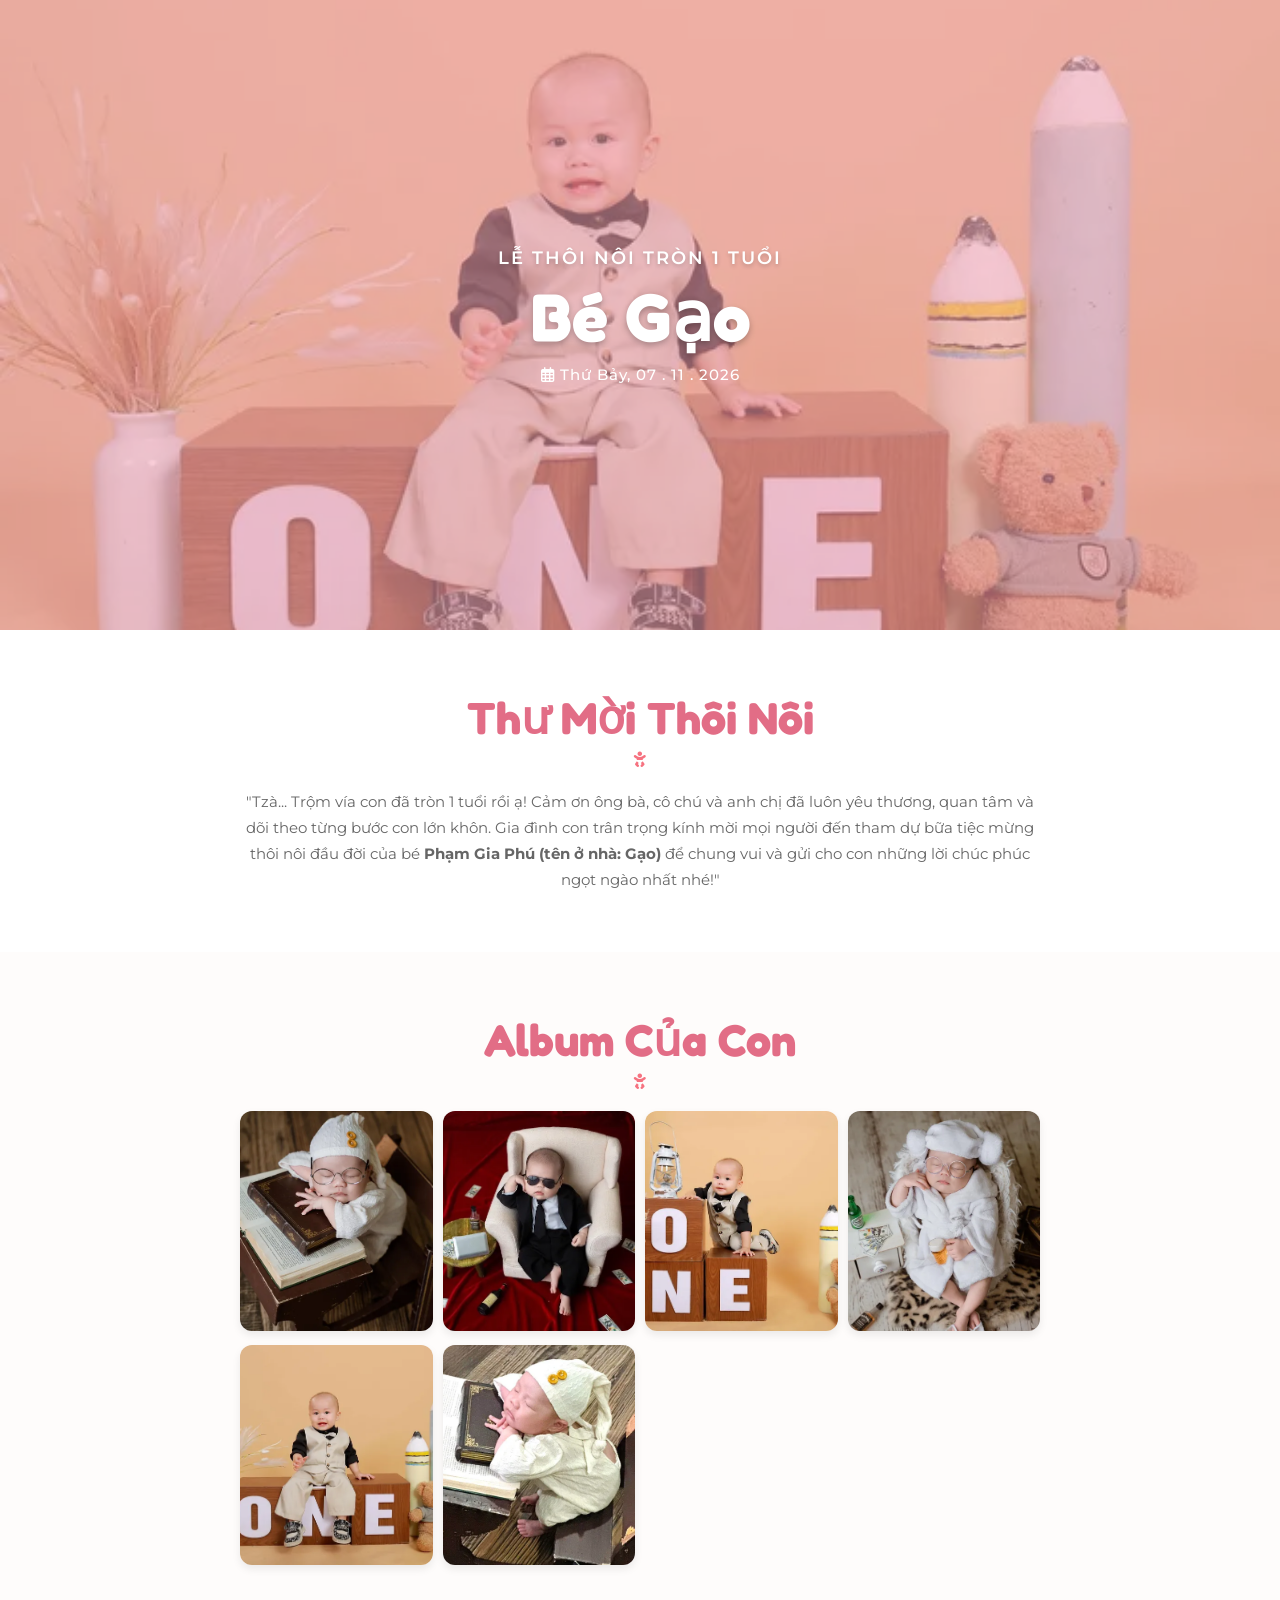
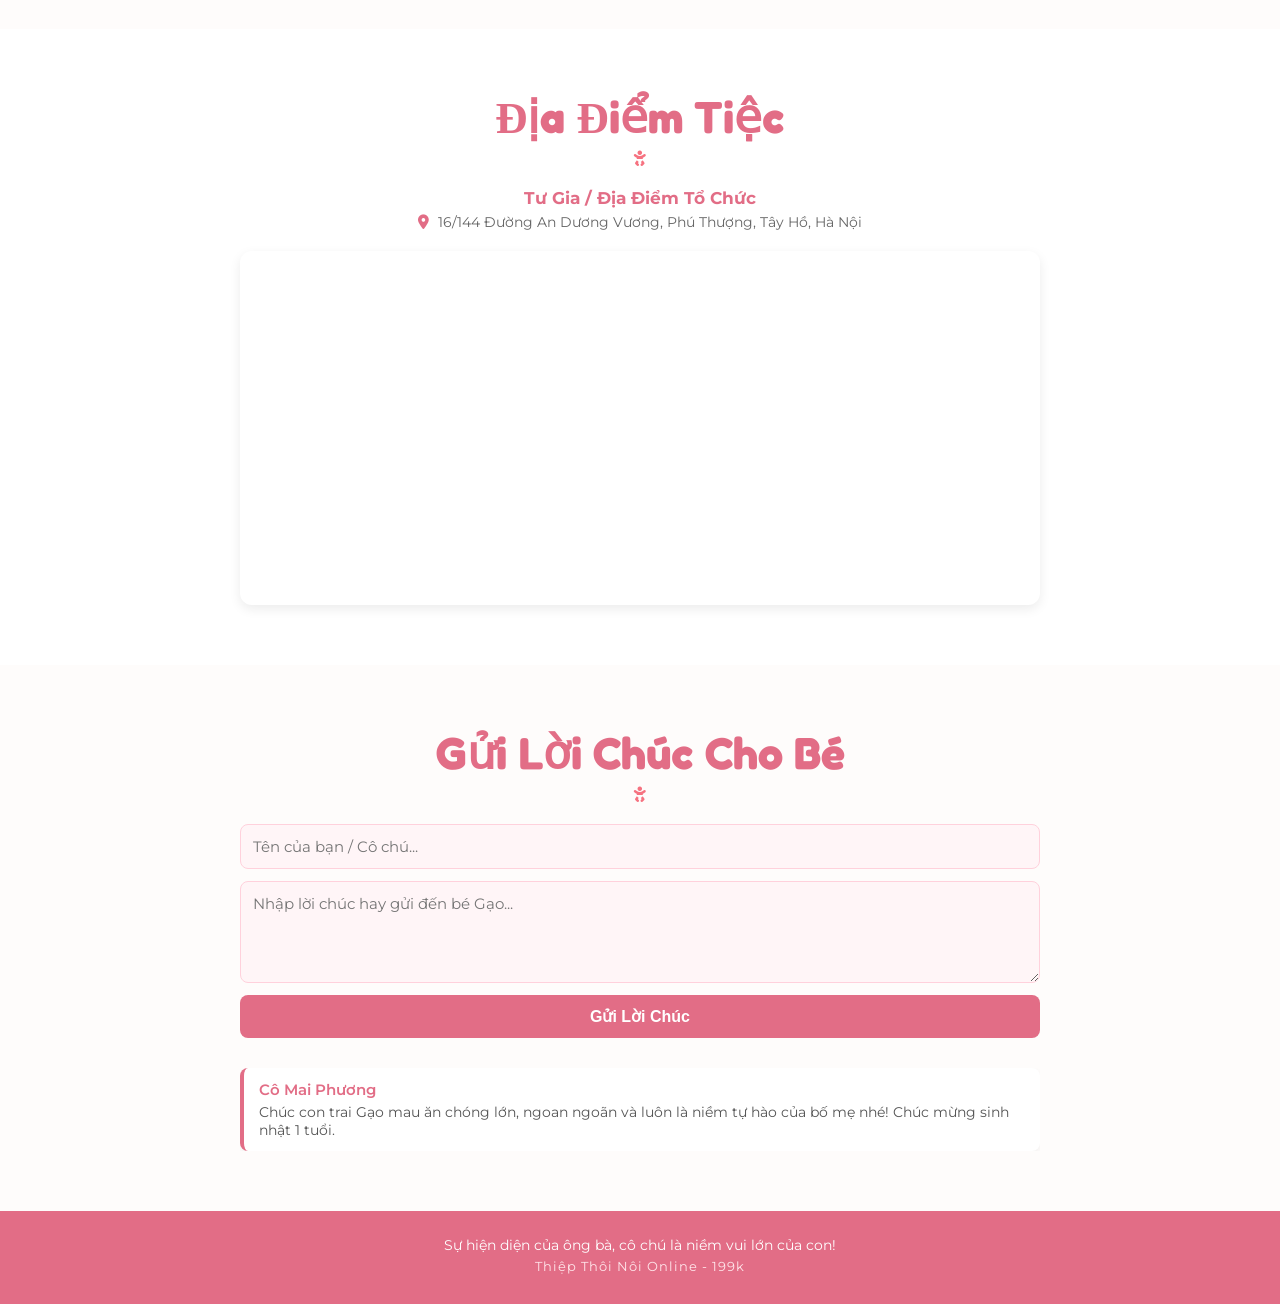
==== demo-01-199k/index.html @ 2dc4dd2a "update dia diem va thoi gian" ====
<!DOCTYPE html>
<html lang="vi">
<head>
    <meta charset="UTF-8">
    <meta name="viewport" content="width=device-width, initial-scale=1.0">
    <title>Thiệp Mừng Thôi Nôi - Bé Gạo</title>
    <!-- Google Fonts -->
    <link href="https://fonts.googleapis.com/css2?family=Fredoka:wght@400;600&family=Montserrat:wght@400;500;600&display=swap" rel="stylesheet">
    <!-- FontAwesome Icons -->
    <link rel="stylesheet" href="https://cdnjs.cloudflare.com/ajax/libs/font-awesome/6.4.0/css/all.min.css">
    <!-- Link CSS -->
    <link rel="stylesheet" href="styles.css">
</head>
<body>

    <div class="main-content">
        
        <!-- Header / Banner chính -->
        <header class="header-section">
            <div class="header-overlay"></div>
            <div class="header-text">
                <h2>Lễ Thôi Nôi Tròn 1 Tuổi</h2>
                <h1>Bé Gạo</h1>
                <p class="date-tag"><i class="fa-regular fa-calendar-days"></i> Thứ Bảy, 07 . 11 . 2026</p>
            </div>
        </header>

        <!-- Lời nói đầu / Giới thiệu -->
        <section class="section intro-section">
            <div class="container">
                <h2 class="section-title">Thư Mời Thôi Nôi</h2>
                <div class="divider"><i class="fa-solid fa-baby"></i></div>
                <p class="intro-text">
                    "Tzà... Trộm vía con đã tròn 1 tuổi rồi ạ! Cảm ơn ông bà, cô chú và anh chị đã luôn yêu thương, quan tâm và dõi theo từng bước con lớn khôn. Gia đình con trân trọng kính mời mọi người đến tham dự bữa tiệc mừng thôi nôi đầu đời của bé <strong>Phạm Gia Phú (tên ở nhà: Gạo)</strong> để chung vui và gửi cho con những lời chúc phúc ngọt ngào nhất nhé!"
                </p>
            </div>
        </section>

        <!-- Album Ảnh (Khoảnh khắc đáng yêu của bé) -->
        <section class="section album-section">
            <div class="container">
                <h2 class="section-title">Album Của Con</h2>
                <div class="divider"><i class="fa-solid fa-baby"></i></div>
                <div class="album-grid">
                    <div class="album-item"><img src="assets/img/1.webp" alt="Bé cười tươi"></div>
                    <div class="album-item"><img src="assets/img/2.webp" alt="Khoảnh khắc ngộ nghĩnh"></div>
                    <div class="album-item"><img src="assets/img/3.webp" alt="Bé chơi đùa"></div>
                    <div class="album-item"><img src="assets/img/4.webp" alt="Bé 1 tuổi"></div>
                    <div class="album-item"><img src="assets/img/5.webp" alt="Bé chơi đùa"></div>
                    <div class="album-item"><img src="assets/img/6.webp" alt="Bé 1 tuổi"></div>
                </div>
            </div>
        </section>

        <!-- Bản đồ / Địa điểm tổ chức -->
        <section class="section map-section">
            <div class="container">
                <h2 class="section-title">Địa Điểm Tiệc</h2>
                <div class="divider"><i class="fa-solid fa-baby"></i></div>
                <p class="location-name"><strong>Tư Gia / Địa Điểm Tổ Chức</strong></p>
                <p class="location-address"><i class="fa-solid fa-location-dot"></i> 16/144 Đường An Dương Vương, Phú Thượng, Tây Hồ, Hà Nội</p>
                
                <div class="map-responsive">
                    <iframe src="https://www.google.com/maps/place/Nh%C3%A0+H%C3%A0ng+B%E1%BA%BFn+B%E1%BA%A1c/@21.0916256,105.7956741,21z/data=!4m14!1m7!3m6!1s0x3135aaba4176413d:0xdc7346286e241f2f!2zTmjDoCBIw6BuZyBC4bq_biBC4bqhYw!8m2!3d21.0916312!4d105.7959061!16s%2Fg%2F1th7vv3g!3m5!1s0x3135aaba4176413d:0xdc7346286e241f2f!8m2!3d21.0916312!4d105.7959061!16s%2Fg%2F1th7vv3g?entry=ttu&g_ep=EgoyMDI2MTAyMC4wIKXMDSoASAFQAw%3D%3D" width="100%" height="350" style="border:0;" allowfullscreen="" loading="lazy"></iframe>
                </div>
            </div>
        </section>

        <!-- Gửi lời chúc (Sổ lưu bút) -->
        <section class="section wishes-section">
            <div class="container">
                <h2 class="section-title">Gửi Lời Chúc Cho Bé</h2>
                <div class="divider"><i class="fa-solid fa-baby"></i></div>
                
                <form id="wishes-form" class="wishes-form">
                    <input type="text" id="sender-name" placeholder="Tên của bạn / Cô chú..." required>
                    <textarea id="sender-message" rows="4" placeholder="Nhập lời chúc hay gửi đến bé Gạo..." required></textarea>
                    <button type="submit" class="btn-submit">Gửi Lời Chúc</button>
                </form>

                <div id="wishes-list" class="wishes-list">
                    <div class="wish-card">
                        <h4>Cô Mai Phương</h4>
                        <p>Chúc con trai Gạo mau ăn chóng lớn, ngoan ngoãn và luôn là niềm tự hào của bố mẹ nhé! Chúc mừng sinh nhật 1 tuổi.</p>
                    </div>
                </div>
            </div>
        </section>

        <!-- Footer -->
        <footer>
            <p>Sự hiện diện của ông bà, cô chú là niềm vui lớn của con!</p>
            <p class="footer-brand">Thiệp Thôi Nôi Online - 199k</p>
        </footer>

    </div>

    <!-- Link JS -->
    <script src="script.js"></script>
</body>
</html>
---- demo-01-199k/styles.css ----
/* Thiết lập chung & Responsive tối ưu */
* {
    margin: 0;
    padding: 0;
    box-sizing: border-box;
}

body {
    font-family: 'Montserrat', sans-serif;
    background-color: #fefcfb;
    color: #444;
    overflow-x: hidden;
}

.main-content {
    width: 100%;
}

/* Header Banner */
.header-section {
    position: relative;
    height: 60vh;
    background: url('assets/img/5.webp') no-repeat center center/cover;
    display: flex;
    justify-content: center;
    align-items: center;
    text-align: center;
    color: #fff;
    padding: 0 15px;
}

.header-overlay {
    position: absolute;
    top: 0;
    left: 0;
    width: 100%;
    height: 100%;
    background: rgba(247, 168, 184, 0.55); /* Tông màu hồng pastel đáng yêu */
}

.header-text {
    position: relative;
    z-index: 1;
}

.header-text h2 {
    font-size: 1.1rem;
    text-transform: uppercase;
    letter-spacing: 2px;
    font-weight: 600;
    color: #fff;
    text-shadow: 0 2px 4px rgba(0,0,0,0.2);
}

.header-text h1 {
    font-family: 'Fredoka', cursive;
    font-size: 3rem;
    color: #fff;
    margin: 8px 0;
    text-shadow: 0 3px 6px rgba(0,0,0,0.25);
}

.date-tag {
    font-size: 0.95rem;
    letter-spacing: 1px;
    color: #fff;
    font-weight: 500;
}

/* Các Section chung */
.section {
    padding: 45px 15px;
    text-align: center;
}

.container {
    max-width: 800px;
    margin: 0 auto;
    width: 100%;
}

.section-title {
    font-family: 'Fredoka', cursive;
    font-size: 2.2rem;
    color: #e26d86;
    margin-bottom: 5px;
}

.divider {
    color: #f67280;
    margin-bottom: 20px;
    font-size: 1rem;
}

/* Lời nói đầu */
.intro-section {
    background-color: #fff;
}

.intro-text {
    font-size: 0.95rem;
    line-height: 1.7;
    color: #666;
}

/* Album ảnh */
.album-grid {
    display: grid;
    grid-template-columns: repeat(2, 1fr); /* Tối ưu 2 cột trên điện thoại */
    gap: 10px;
}

.album-item img {
    width: 100%;
    height: 150px;
    object-fit: cover;
    border-radius: 12px;
    box-shadow: 0 4px 8px rgba(0,0,0,0.08);
}

/* Bản đồ */
.map-section {
    background-color: #fff;
}

.location-name {
    font-size: 1.05rem;
    color: #e26d86;
    margin-bottom: 5px;
    font-weight: 600;
}

.location-address {
    font-size: 0.9rem;
    color: #666;
    margin-bottom: 20px;
}

.location-address i {
    color: #e26d86;
    margin-right: 5px;
}

.map-responsive {
    border-radius: 12px;
    overflow: hidden;
    box-shadow: 0 4px 12px rgba(0,0,0,0.08);
}

.map-responsive iframe {
    height: 280px;
}

/* Sổ lưu bút / Lời chúc */
.wishes-form {
    display: flex;
    flex-direction: column;
    gap: 12px;
    margin-bottom: 30px;
    text-align: left;
}

.wishes-form input, 
.wishes-form textarea {
    width: 100%;
    padding: 12px;
    border: 1px solid #ffd1dc;
    border-radius: 8px;
    font-family: 'Montserrat', sans-serif;
    font-size: 0.95rem;
    background-color: #fff5f7;
}

.wishes-form input:focus, 
.wishes-form textarea:focus {
    outline: none;
    border-color: #e26d86;
}

.btn-submit {
    background-color: #e26d86;
    color: #fff;
    border: none;
    padding: 12px;
    font-size: 1rem;
    border-radius: 8px;
    cursor: pointer;
    font-weight: 600;
    transition: background 0.3s;
}

.btn-submit:hover {
    background-color: #c5576f;
}

.wishes-list {
    display: flex;
    flex-direction: column;
    gap: 12px;
    text-align: left;
    max-height: 350px;
    overflow-y: auto;
}

.wish-card {
    background: #fff;
    padding: 12px 15px;
    border-radius: 8px;
    box-shadow: 0 2px 5px rgba(0,0,0,0.05);
    border-left: 4px solid #e26d86;
}

.wish-card h4 {
    color: #e26d86;
    font-size: 0.95rem;
    margin-bottom: 4px;
    font-weight: 600;
}

.wish-card p {
    font-size: 0.9rem;
    color: #555;
}

/* Footer */
footer {
    background-color: #e26d86;
    color: #fff;
    text-align: center;
    padding: 25px 15px;
}

footer p {
    font-size: 0.9rem;
    margin-bottom: 5px;
}

.footer-brand {
    color: #ffe6eb;
    font-size: 0.8rem;
    letter-spacing: 1px;
}

/* Responsive cho Màn hình lớn (PC / Laptop) */
@media (min-width: 768px) {
    .header-section {
        height: 70vh;
    }
    .header-text h1 {
        font-size: 4.2rem;
    }
    .section {
        padding: 60px 20px;
    }
    .section-title {
        font-size: 2.8rem;
    }
    .album-grid {
        grid-template-columns: repeat(4, 1fr); /* 4 cột trên PC */
    }
    .album-item img {
        height: 220px;
    }
    .map-responsive iframe {
        height: 350px;
    }
}
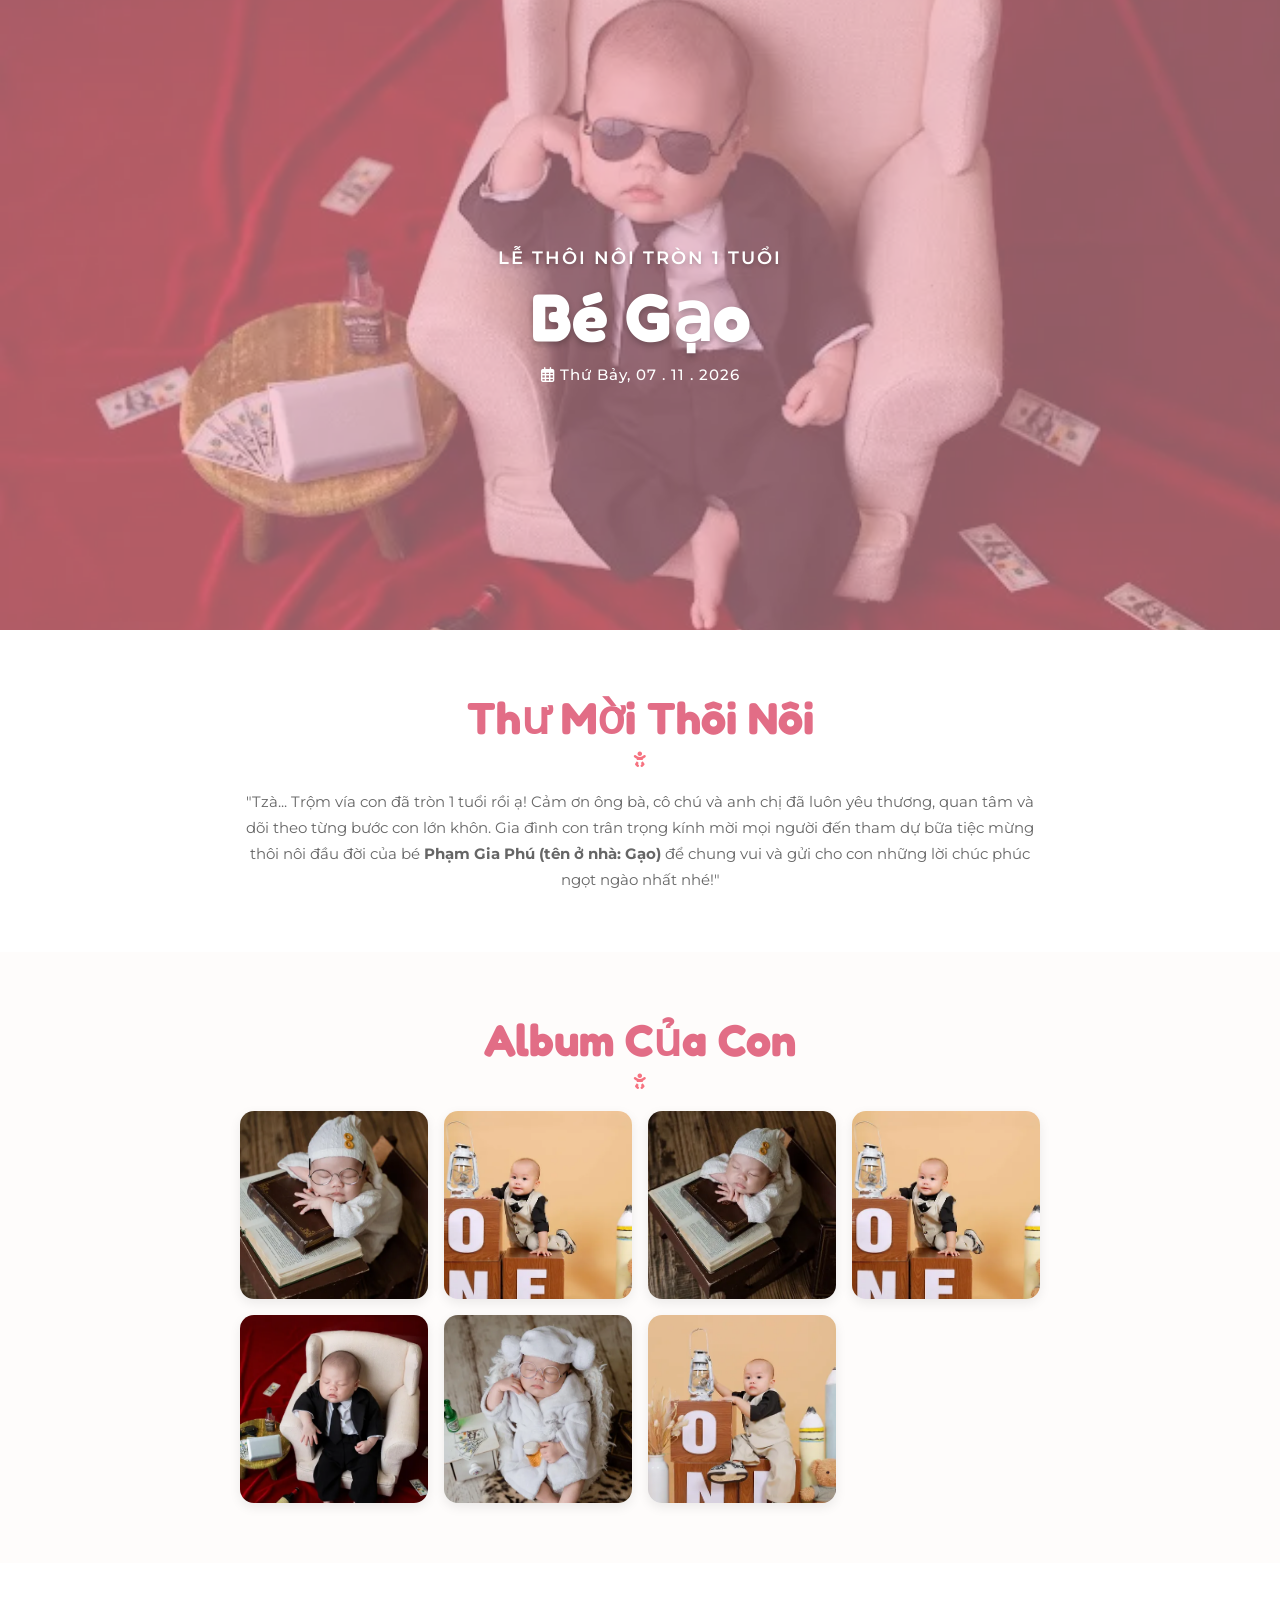
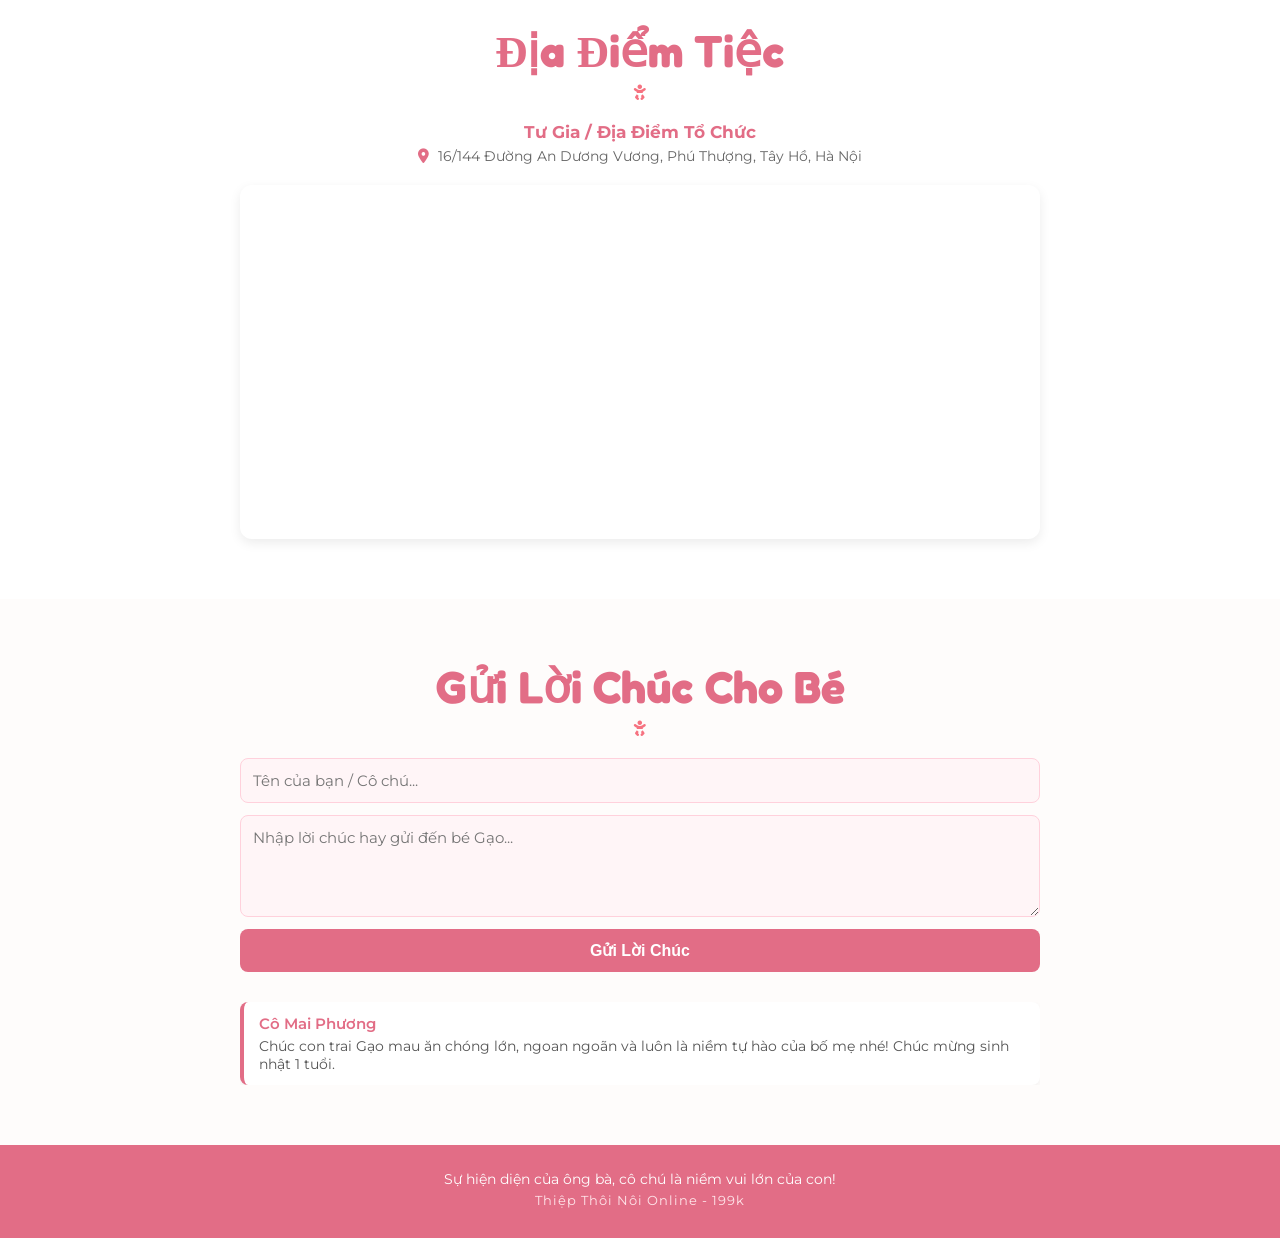
==== commit e69d523c: "update dia diem va thoi gian" ====
--- a/demo-01-199k/index.html
+++ b/demo-01-199k/index.html
@@ -1,20 +1,24 @@
 <!DOCTYPE html>
 <html lang="vi">
+
 <head>
     <meta charset="UTF-8">
     <meta name="viewport" content="width=device-width, initial-scale=1.0">
     <title>Thiệp Mừng Thôi Nôi - Bé Gạo</title>
     <!-- Google Fonts -->
-    <link href="https://fonts.googleapis.com/css2?family=Fredoka:wght@400;600&family=Montserrat:wght@400;500;600&display=swap" rel="stylesheet">
+    <link
+        href="https://fonts.googleapis.com/css2?family=Fredoka:wght@400;600&family=Montserrat:wght@400;500;600&display=swap"
+        rel="stylesheet">
     <!-- FontAwesome Icons -->
     <link rel="stylesheet" href="https://cdnjs.cloudflare.com/ajax/libs/font-awesome/6.4.0/css/all.min.css">
     <!-- Link CSS -->
     <link rel="stylesheet" href="styles.css">
 </head>
+
 <body>
 
     <div class="main-content">
-        
+
         <!-- Header / Banner chính -->
         <header class="header-section">
             <div class="header-overlay"></div>
@@ -31,11 +35,15 @@
                 <h2 class="section-title">Thư Mời Thôi Nôi</h2>
                 <div class="divider"><i class="fa-solid fa-baby"></i></div>
                 <p class="intro-text">
-                    "Tzà... Trộm vía con đã tròn 1 tuổi rồi ạ! Cảm ơn ông bà, cô chú và anh chị đã luôn yêu thương, quan tâm và dõi theo từng bước con lớn khôn. Gia đình con trân trọng kính mời mọi người đến tham dự bữa tiệc mừng thôi nôi đầu đời của bé <strong>Phạm Gia Phú (tên ở nhà: Gạo)</strong> để chung vui và gửi cho con những lời chúc phúc ngọt ngào nhất nhé!"
+                    "Tzà... Trộm vía con đã tròn 1 tuổi rồi ạ! Cảm ơn ông bà, cô chú và anh chị đã luôn yêu thương, quan
+                    tâm và dõi theo từng bước con lớn khôn. Gia đình con trân trọng kính mời mọi người đến tham dự bữa
+                    tiệc mừng thôi nôi đầu đời của bé <strong>Phạm Gia Phú (tên ở nhà: Gạo)</strong> để chung vui và gửi
+                    cho con những lời chúc phúc ngọt ngào nhất nhé!"
                 </p>
             </div>
         </section>
 
+        <!-- Album Ảnh (Khoảnh khắc đáng yêu của bé) -->
         <!-- Album Ảnh (Khoảnh khắc đáng yêu của bé) -->
         <section class="section album-section">
             <div class="container">
@@ -43,45 +51,55 @@
                 <div class="divider"><i class="fa-solid fa-baby"></i></div>
                 <div class="album-grid">
                     <div class="album-item"><img src="assets/img/1.webp" alt="Bé cười tươi"></div>
-                    <div class="album-item"><img src="assets/img/2.webp" alt="Khoảnh khắc ngộ nghĩnh"></div>
-                    <div class="album-item"><img src="assets/img/3.webp" alt="Bé chơi đùa"></div>
+                    <div class="album-item"><img src="assets/img/3.webp" alt="Khoảnh khắc ngộ nghĩnh"></div>
+                    <div class="album-item"><img src="assets/img/7.webp" alt="Bé chơi đùa"></div>
+                    <div class="album-item"><img src="assets/img/3.webp" alt="Bé 1 tuổi"></div>
+                    <div class="album-item"><img src="assets/img/8.webp" alt="Bé chơi đùa"></div>
                     <div class="album-item"><img src="assets/img/4.webp" alt="Bé 1 tuổi"></div>
-                    <div class="album-item"><img src="assets/img/5.webp" alt="Bé chơi đùa"></div>
-                    <div class="album-item"><img src="assets/img/6.webp" alt="Bé 1 tuổi"></div>
+                    <div class="album-item"><img src="assets/img/9.webp" alt="Bé 1 tuổi"></div>
                 </div>
             </div>
         </section>
 
+        <!-- Modal Phóng To Ảnh (Lightbox) -->
+        <div id="lightbox" class="lightbox-modal">
+            <span class="lightbox-close">&times;</span>
+            <img class="lightbox-content" id="lightbox-img" src="" alt="Zoom Image">
+        </div>
+
         <!-- Bản đồ / Địa điểm tổ chức -->
-        <section class="section map-section">
-            <div class="container">
-                <h2 class="section-title">Địa Điểm Tiệc</h2>
-                <div class="divider"><i class="fa-solid fa-baby"></i></div>
-                <p class="location-name"><strong>Tư Gia / Địa Điểm Tổ Chức</strong></p>
-                <p class="location-address"><i class="fa-solid fa-location-dot"></i> 16/144 Đường An Dương Vương, Phú Thượng, Tây Hồ, Hà Nội</p>
-                
-                <div class="map-responsive">
-                    <iframe src="https://www.google.com/maps/place/Nh%C3%A0+H%C3%A0ng+B%E1%BA%BFn+B%E1%BA%A1c/@21.0916256,105.7956741,21z/data=!4m14!1m7!3m6!1s0x3135aaba4176413d:0xdc7346286e241f2f!2zTmjDoCBIw6BuZyBC4bq_biBC4bqhYw!8m2!3d21.0916312!4d105.7959061!16s%2Fg%2F1th7vv3g!3m5!1s0x3135aaba4176413d:0xdc7346286e241f2f!8m2!3d21.0916312!4d105.7959061!16s%2Fg%2F1th7vv3g?entry=ttu&g_ep=EgoyMDI2MTAyMC4wIKXMDSoASAFQAw%3D%3D" width="100%" height="350" style="border:0;" allowfullscreen="" loading="lazy"></iframe>
-                </div>
-            </div>
-        </section>
+        
+<section class="section map-section">
+    <div class="container">
+        <h2 class="section-title">Địa Điểm Tiệc</h2>
+        <div class="divider"><i class="fa-solid fa-baby"></i></div>
+        <p class="location-name"><strong>Tư Gia / Địa Điểm Tổ Chức</strong></p>
+        <p class="location-address"><i class="fa-solid fa-location-dot"></i> 16/144 Đường An Dương Vương, Phú Thượng, Tây Hồ, Hà Nội</p>
+        
+        <div class="map-responsive">
+          <iframe src="https://www.google.com/maps/embed?pb=!1m14!1m8!1m3!1d465.31556511438043!2d105.7957939!3d21.0916447!3m2!1i1024!2i768!4f13.1!3m3!1m2!1s0x3135aaba4176413d%3A0xdc7346286e241f2f!2zTmjDoCBIw6BuZyBC4bq_biBC4bqhYw!5e0!3m2!1svi!2s!4v1793108422593!5m2!1svi!2s" width="600" height="450" style="border:0;" allowfullscreen="" loading="lazy" referrerpolicy="strict-origin-when-cross-origin"></iframe>
+        </div>
+    </div>
+</section>
 
         <!-- Gửi lời chúc (Sổ lưu bút) -->
         <section class="section wishes-section">
             <div class="container">
                 <h2 class="section-title">Gửi Lời Chúc Cho Bé</h2>
                 <div class="divider"><i class="fa-solid fa-baby"></i></div>
-                
+
                 <form id="wishes-form" class="wishes-form">
                     <input type="text" id="sender-name" placeholder="Tên của bạn / Cô chú..." required>
-                    <textarea id="sender-message" rows="4" placeholder="Nhập lời chúc hay gửi đến bé Gạo..." required></textarea>
+                    <textarea id="sender-message" rows="4" placeholder="Nhập lời chúc hay gửi đến bé Gạo..."
+                        required></textarea>
                     <button type="submit" class="btn-submit">Gửi Lời Chúc</button>
                 </form>
 
                 <div id="wishes-list" class="wishes-list">
                     <div class="wish-card">
                         <h4>Cô Mai Phương</h4>
-                        <p>Chúc con trai Gạo mau ăn chóng lớn, ngoan ngoãn và luôn là niềm tự hào của bố mẹ nhé! Chúc mừng sinh nhật 1 tuổi.</p>
+                        <p>Chúc con trai Gạo mau ăn chóng lớn, ngoan ngoãn và luôn là niềm tự hào của bố mẹ nhé! Chúc
+                            mừng sinh nhật 1 tuổi.</p>
                     </div>
                 </div>
             </div>
@@ -98,4 +116,5 @@
     <!-- Link JS -->
     <script src="script.js"></script>
 </body>
+
 </html>
--- a/demo-01-199k/styles.css
+++ b/demo-01-199k/styles.css
@@ -20,7 +20,7 @@
 .header-section {
     position: relative;
     height: 60vh;
-    background: url('assets/img/5.webp') no-repeat center center/cover;
+    background: url('assets/img/2.webp') no-repeat center center/cover;
     display: flex;
     justify-content: center;
     align-items: center;
@@ -104,18 +104,107 @@
 }
 
 /* Album ảnh */
+/* --- ALBUM ẢNH BỐ CỤC MỚI & ZOOM --- */
 .album-grid {
     display: grid;
-    grid-template-columns: repeat(2, 1fr); /* Tối ưu 2 cột trên điện thoại */
-    gap: 10px;
+    grid-template-columns: repeat(2, 1fr);
+    gap: 12px;
+}
+
+@media (min-width: 768px) {
+    .album-grid {
+        grid-template-columns: repeat(3, 1fr);
+        gap: 16px;
+    }
+}
+
+.album-item {
+    position: relative;
+    overflow: hidden;
+    border-radius: 14px;
+    box-shadow: 0 4px 12px rgba(0, 0, 0, 0.08);
+    cursor: pointer;
+    background: #fff;
+    aspect-ratio: 1/1; /* Giúp các ô vuông vắn, đều đặn */
+}
+
+/* Tạo hiệu ứng nhấn nhá cho ảnh đầu tiên hoặc ảnh thứ 4 to hơn chút nếu thích (Tùy chọn) */
+.album-item:nth-child(3n) {
+    grid-column: span 2;
+    aspect-ratio: 2/1;
+}
+
+@media (min-width: 768px) {
+    .album-item:nth-child(3n) {
+        grid-column: span 1;
+        aspect-ratio: 1/1;
+    }
 }
 
 .album-item img {
     width: 100%;
-    height: 150px;
+    height: 100%;
     object-fit: cover;
-    border-radius: 12px;
-    box-shadow: 0 4px 8px rgba(0,0,0,0.08);
+    transition: transform 0.4s ease;
+}
+
+.album-item:hover img {
+    transform: scale(1.05); /* Hiệu ứng phóng to nhẹ khi di chuột vào */
+}
+
+/* --- LIGHTBOX (Khung phóng to ảnh) --- */
+.lightbox-modal {
+    display: none;
+    position: fixed;
+    z-index: 9999;
+    top: 0;
+    left: 0;
+    width: 100%;
+    height: 100%;
+    background-color: rgba(0, 0, 0, 0.85);
+    justify-content: center;
+    align-items: center;
+    padding: 20px;
+}
+
+.lightbox-modal.active {
+    display: flex;
+}
+
+.lightbox-content {
+    max-width: 90%;
+    max-height: 90vh;
+    border-radius: 8px;
+    object-fit: contain;
+    box-shadow: 0 5px 25px rgba(0,0,0,0.5);
+    animation: zoomIn 0.3s ease;
+}
+
+.lightbox-close {
+    position: absolute;
+    top: 20px;
+    right: 25px;
+    color: #fff;
+    font-size: 35px;
+    font-weight: bold;
+    cursor: pointer;
+    background: rgba(0,0,0,0.4);
+    width: 45px;
+    height: 45px;
+    border-radius: 50%;
+    display: flex;
+    align-items: center;
+    justify-content: center;
+    transition: background 0.2s;
+}
+
+.lightbox-close:hover {
+    background: rgba(255,255,255,0.2);
+}
+
+@keyframes zoomIn {
+    from { transform: scale(0.8); opacity: 0; }
+    to { transform: scale(1); opacity: 1; }
 }
 
 /* Bản đồ */
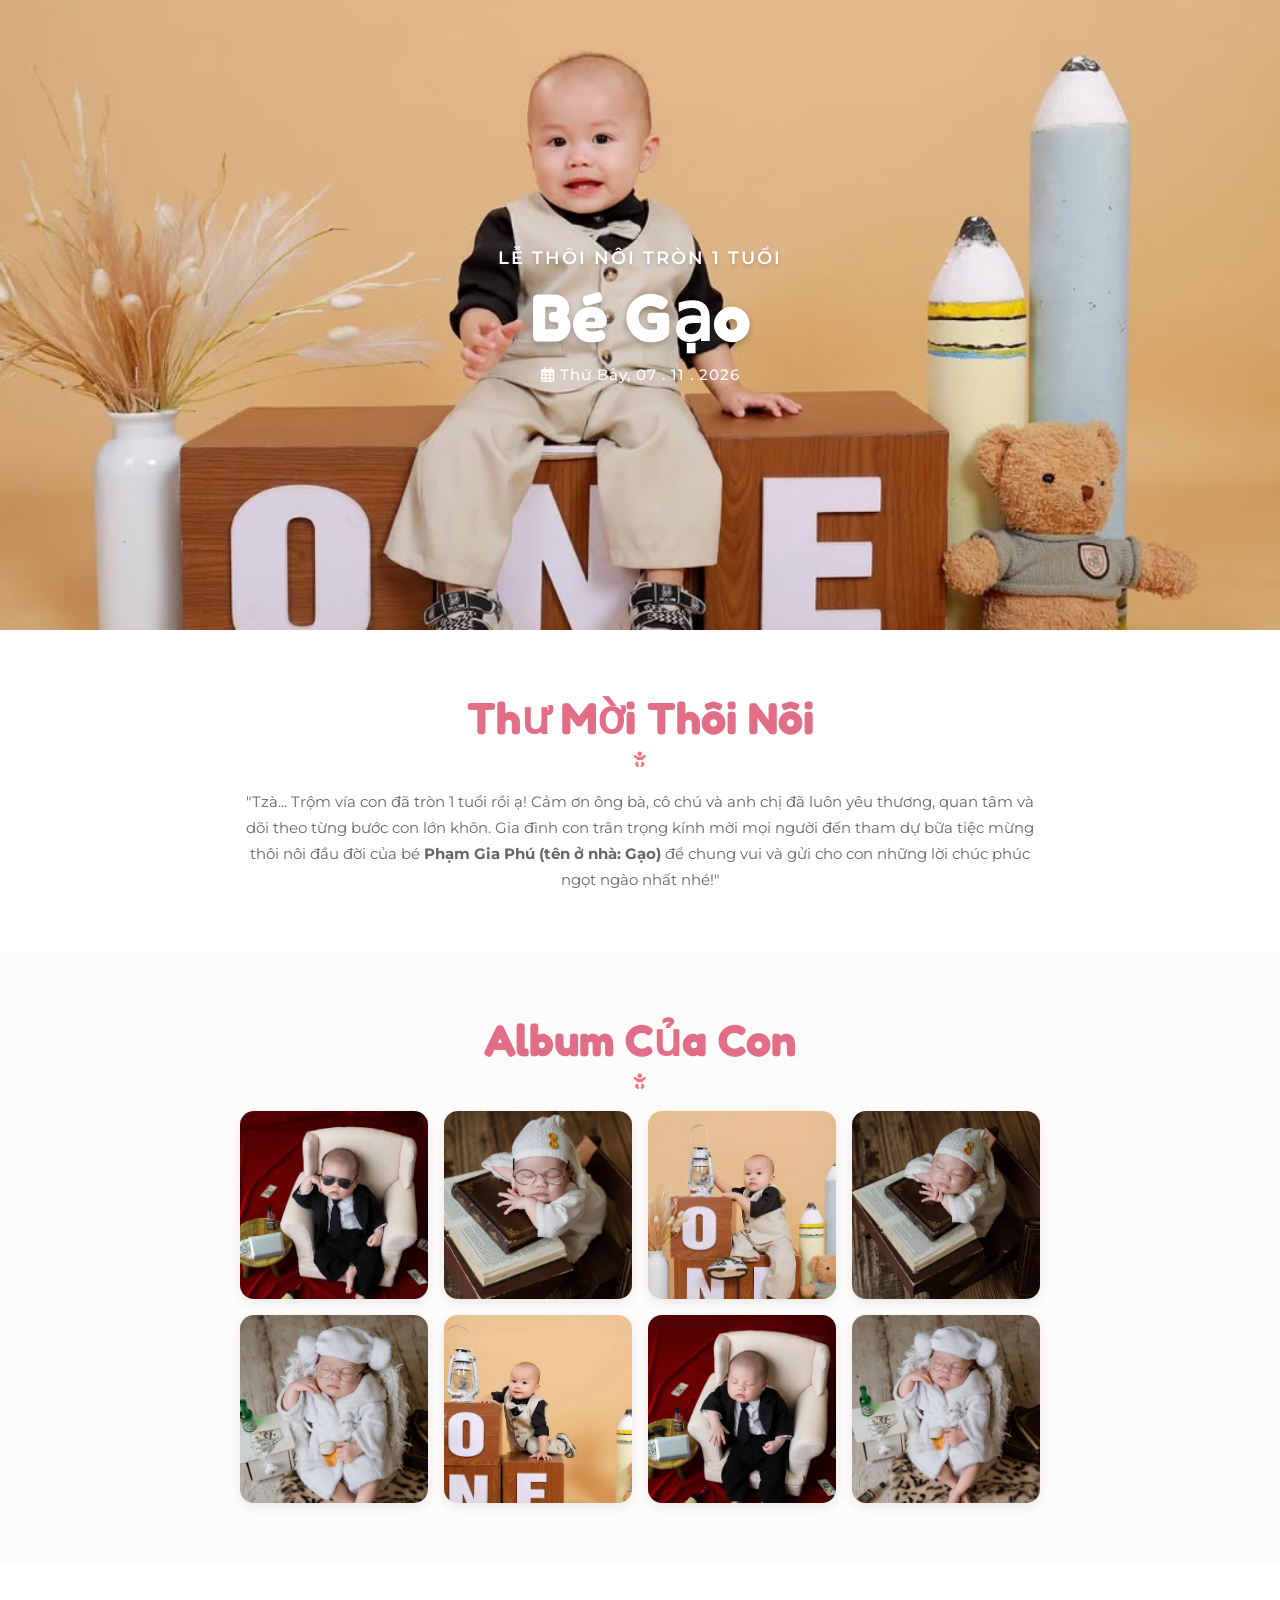
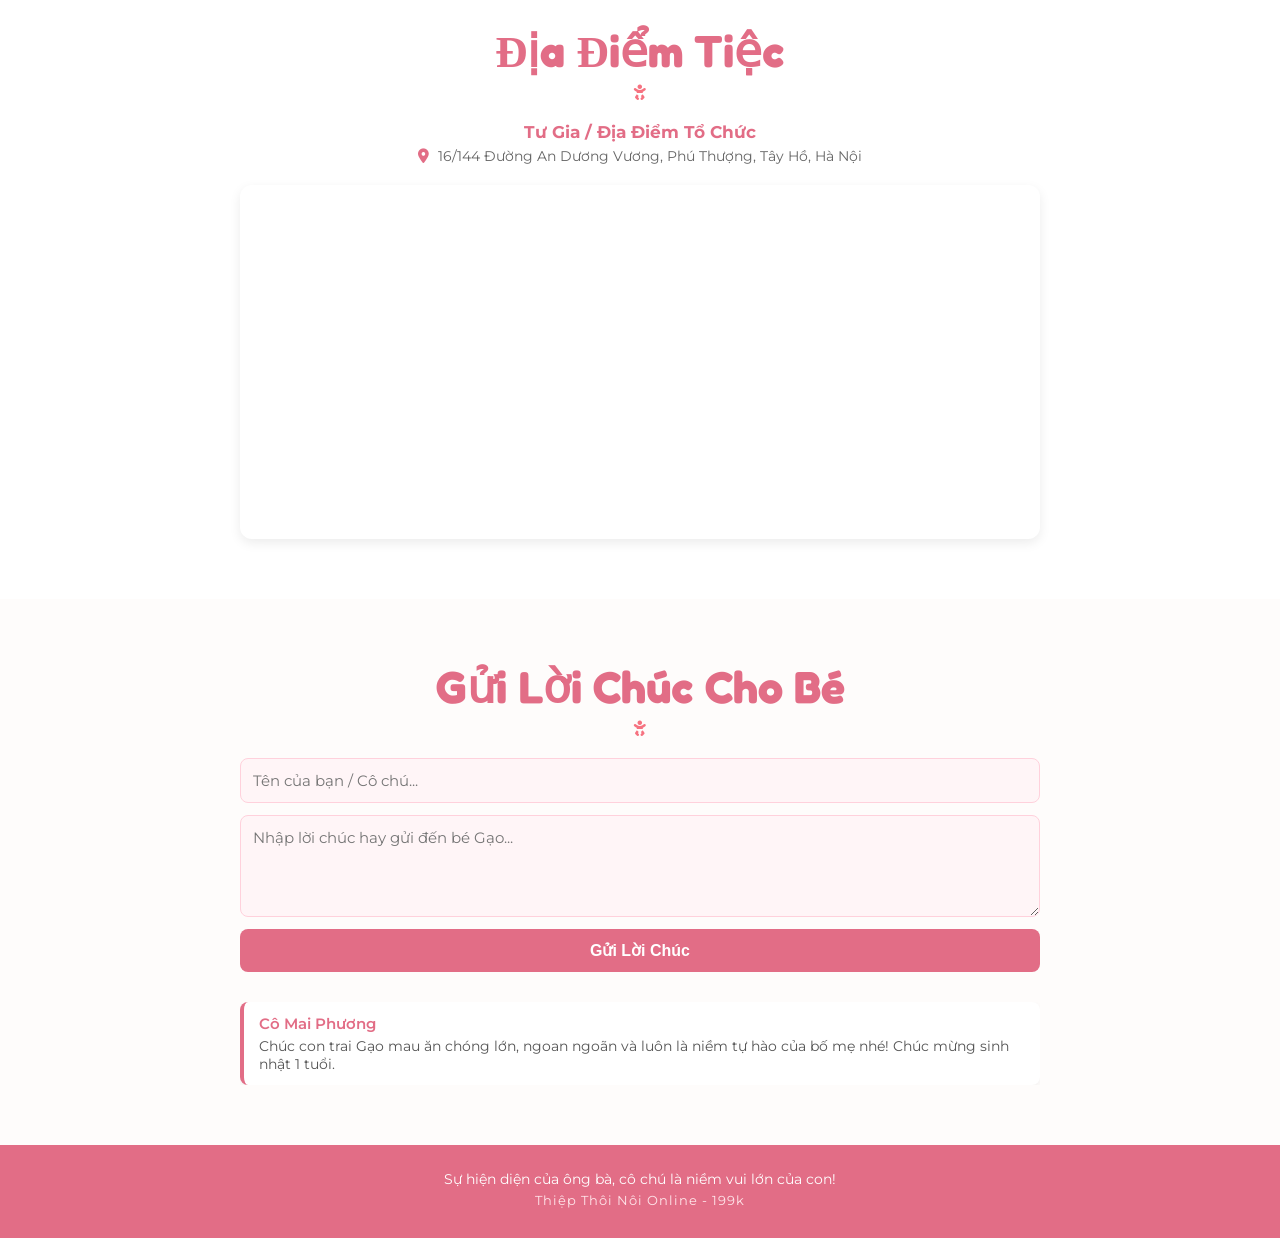
==== commit dbd4c14d: "update dia diem va thoi gian" ====
--- a/demo-01-199k/index.html
+++ b/demo-01-199k/index.html
@@ -50,13 +50,14 @@
                 <h2 class="section-title">Album Của Con</h2>
                 <div class="divider"><i class="fa-solid fa-baby"></i></div>
                 <div class="album-grid">
-                    <div class="album-item"><img src="assets/img/1.webp" alt="Bé cười tươi"></div>
-                    <div class="album-item"><img src="assets/img/3.webp" alt="Khoảnh khắc ngộ nghĩnh"></div>
-                    <div class="album-item"><img src="assets/img/7.webp" alt="Bé chơi đùa"></div>
-                    <div class="album-item"><img src="assets/img/3.webp" alt="Bé 1 tuổi"></div>
-                    <div class="album-item"><img src="assets/img/8.webp" alt="Bé chơi đùa"></div>
-                    <div class="album-item"><img src="assets/img/4.webp" alt="Bé 1 tuổi"></div>
-                    <div class="album-item"><img src="assets/img/9.webp" alt="Bé 1 tuổi"></div>
+                    <div class="album-item"><img src="assets/img/a1.webp" alt="Bé cười tươi"></div>
+                    <div class="album-item"><img src="assets/img/a2.webp" alt="Khoảnh khắc ngộ nghĩnh"></div>
+                    <div class="album-item"><img src="assets/img/a3.webp" alt="Bé chơi đùa"></div>
+                    <div class="album-item"><img src="assets/img/a4.webp" alt="Bé 1 tuổi"></div>
+                    <div class="album-item"><img src="assets/img/a5.webp" alt="Bé chơi đùa"></div>
+                    <div class="album-item"><img src="assets/img/a6.webp" alt="Bé 1 tuổi"></div>
+                    <div class="album-item"><img src="assets/img/a7.webp" alt="Bé 1 tuổi"></div>
+                    <div class="album-item"><img src="assets/img/a8.webp" alt="Bé 1 tuổi"></div>
                 </div>
             </div>
         </section>
--- a/demo-01-199k/styles.css
+++ b/demo-01-199k/styles.css
@@ -20,12 +20,12 @@
 .header-section {
     position: relative;
     height: 60vh;
-    background: url('assets/img/2.webp') no-repeat center center/cover;
+    background: url('assets/img/10.jpg') no-repeat center center/cover;
     display: flex;
     justify-content: center;
     align-items: center;
     text-align: center;
-    color: #fff;
+    color: #fc8d8d;
     padding: 0 15px;
 }
 
@@ -35,7 +35,7 @@
     left: 0;
     width: 100%;
     height: 100%;
-    background: rgba(247, 168, 184, 0.55); /* Tông màu hồng pastel đáng yêu */
+   
 }
 
 .header-text {
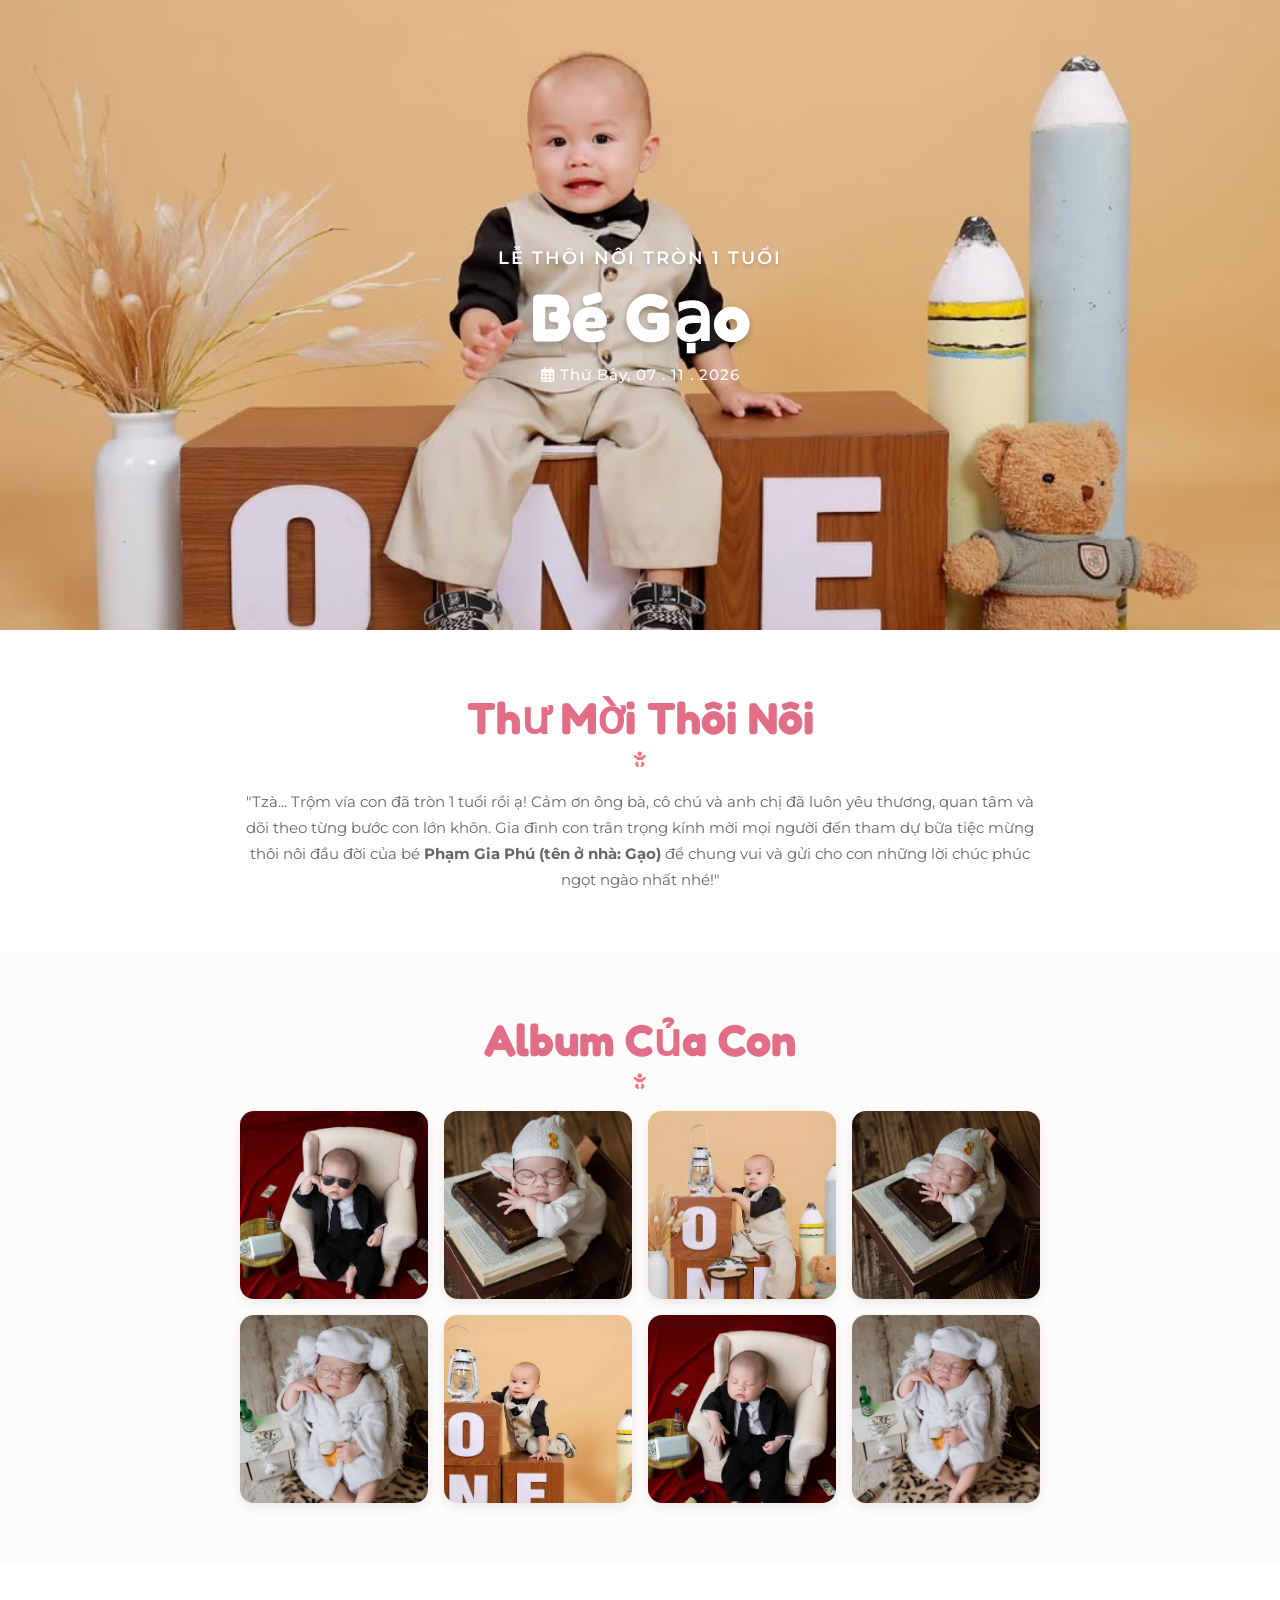
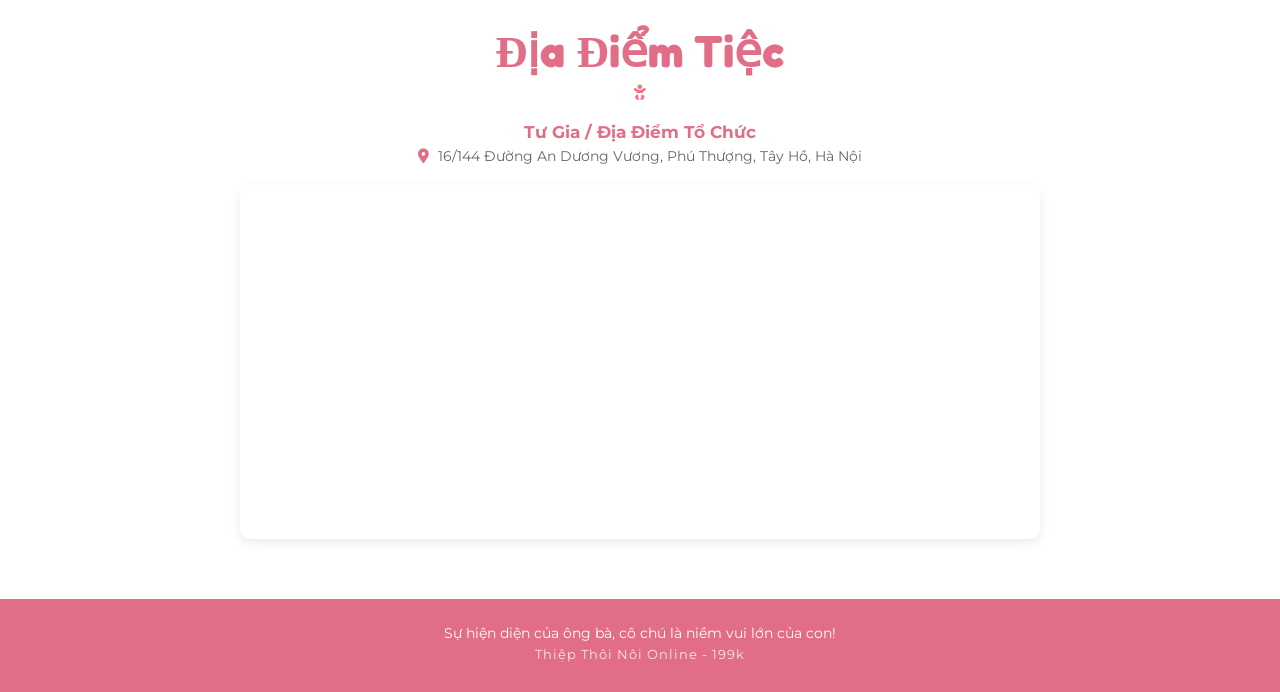
==== commit 4edbd82c: "update dia diem va thoi gian" ====
--- a/demo-01-199k/index.html
+++ b/demo-01-199k/index.html
@@ -83,7 +83,7 @@
     </div>
 </section>
 
-        <!-- Gửi lời chúc (Sổ lưu bút) -->
+        <!-- Gửi lời chúc (Sổ lưu bút)
         <section class="section wishes-section">
             <div class="container">
                 <h2 class="section-title">Gửi Lời Chúc Cho Bé</h2>
@@ -104,7 +104,7 @@
                     </div>
                 </div>
             </div>
-        </section>
+        </section> -->
 
         <!-- Footer -->
         <footer>
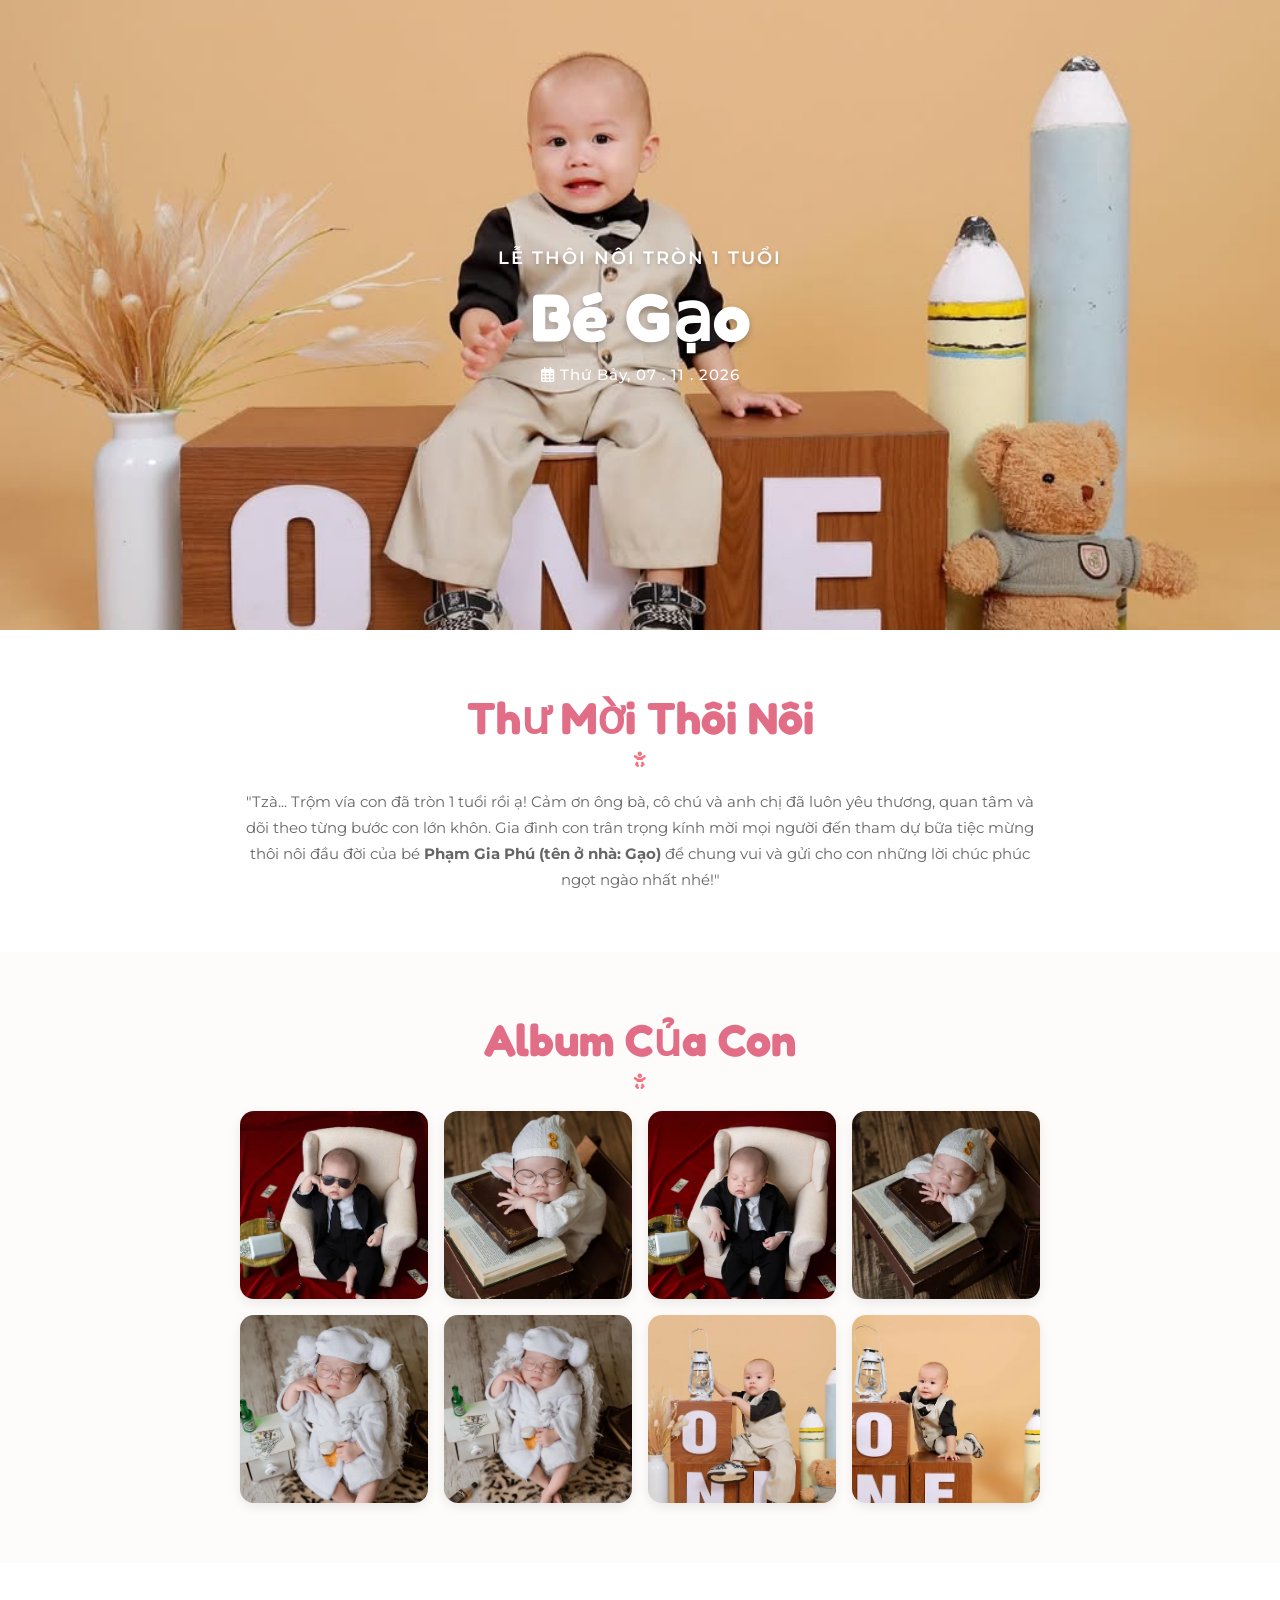
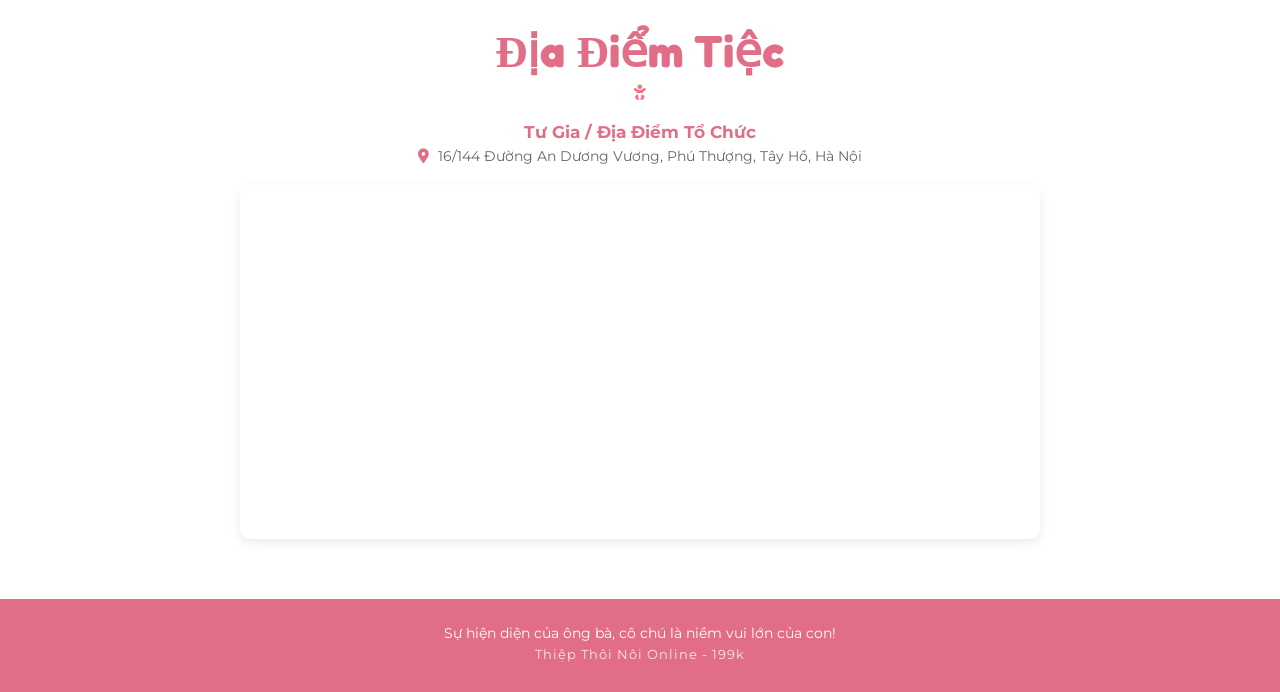
==== commit d935c7b8: "update dia diem va thoi gian" ====
--- a/demo-01-199k/index.html
+++ b/demo-01-199k/index.html
@@ -52,12 +52,12 @@
                 <div class="album-grid">
                     <div class="album-item"><img src="assets/img/a1.webp" alt="Bé cười tươi"></div>
                     <div class="album-item"><img src="assets/img/a2.webp" alt="Khoảnh khắc ngộ nghĩnh"></div>
-                    <div class="album-item"><img src="assets/img/a3.webp" alt="Bé chơi đùa"></div>
+                    <div class="album-item"><img src="assets/img/a7.webp" alt="Bé chơi đùa"></div>
                     <div class="album-item"><img src="assets/img/a4.webp" alt="Bé 1 tuổi"></div>
                     <div class="album-item"><img src="assets/img/a5.webp" alt="Bé chơi đùa"></div>
+                    <div class="album-item"><img src="assets/img/a8.webp" alt="Bé 1 tuổi"></div>
+                    <div class="album-item"><img src="assets/img/a3.webp" alt="Bé 1 tuổi"></div>
                     <div class="album-item"><img src="assets/img/a6.webp" alt="Bé 1 tuổi"></div>
-                    <div class="album-item"><img src="assets/img/a7.webp" alt="Bé 1 tuổi"></div>
-                    <div class="album-item"><img src="assets/img/a8.webp" alt="Bé 1 tuổi"></div>
                 </div>
             </div>
         </section>
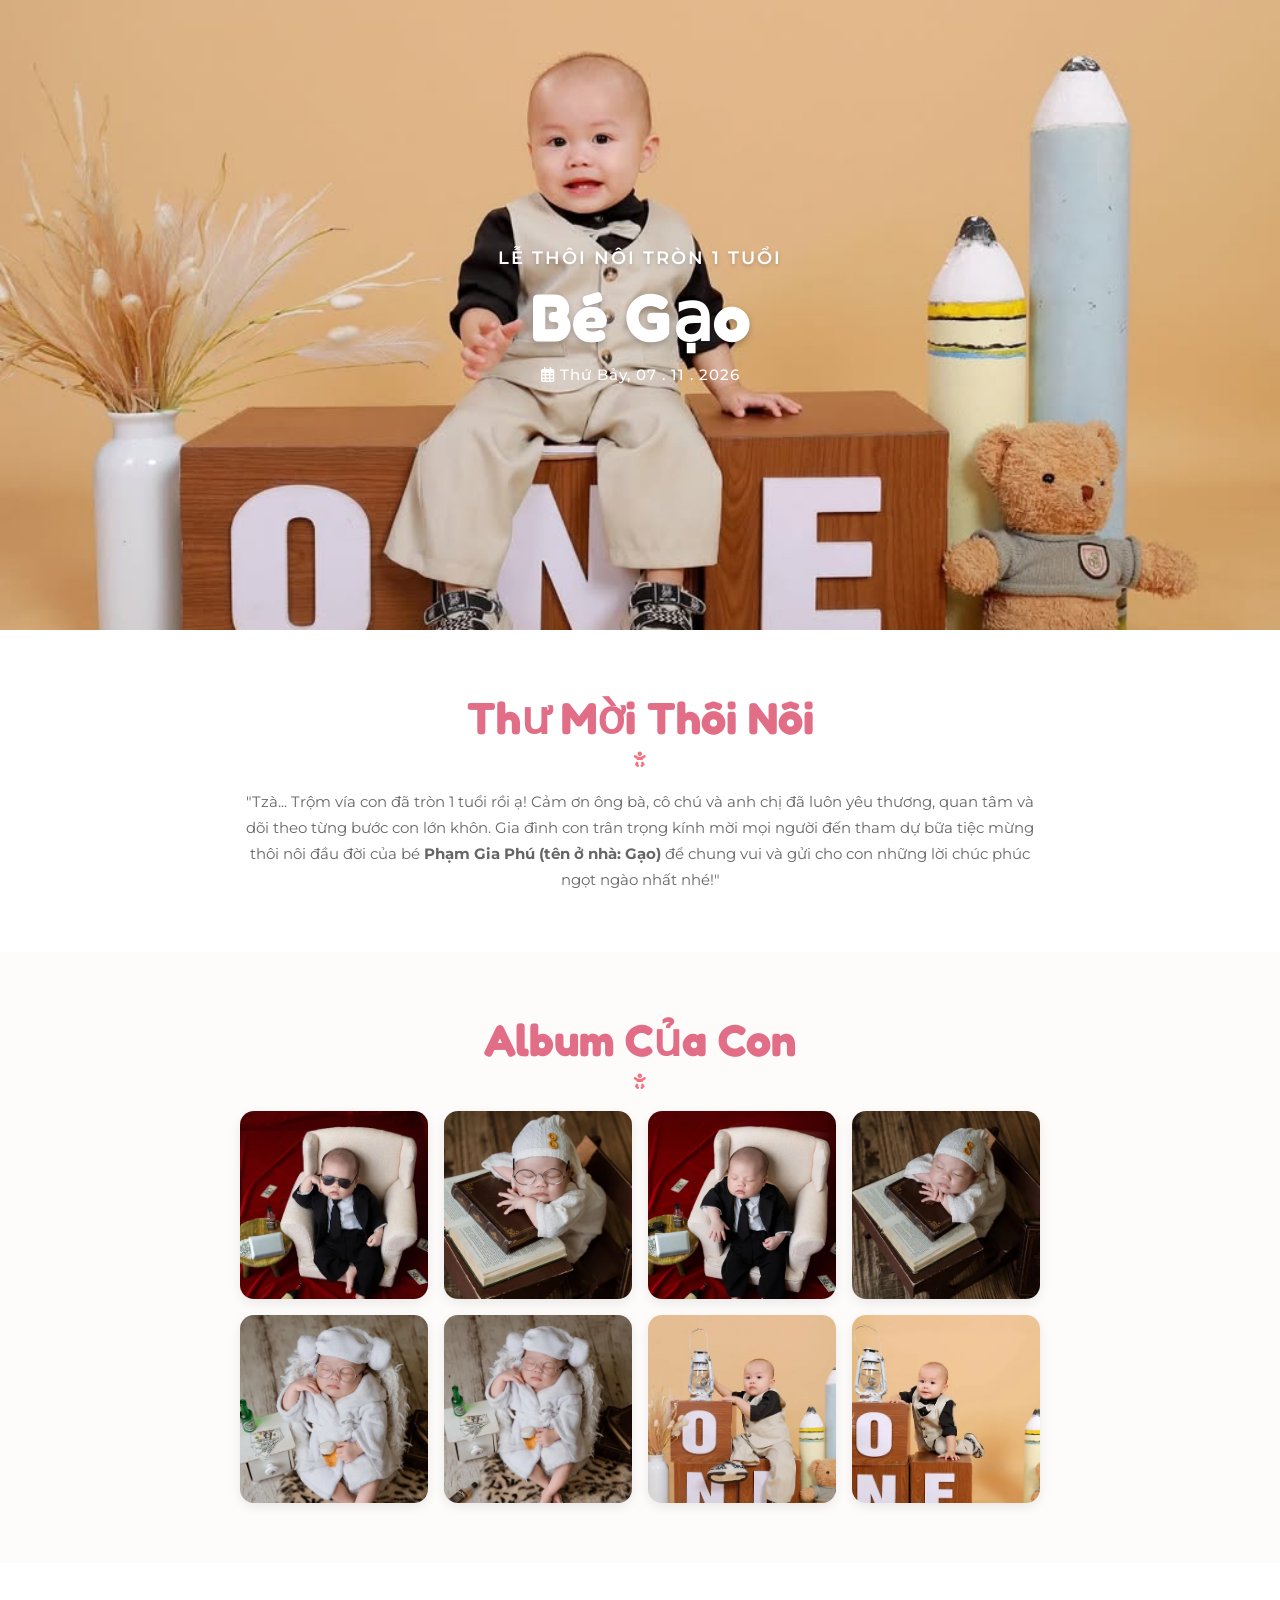
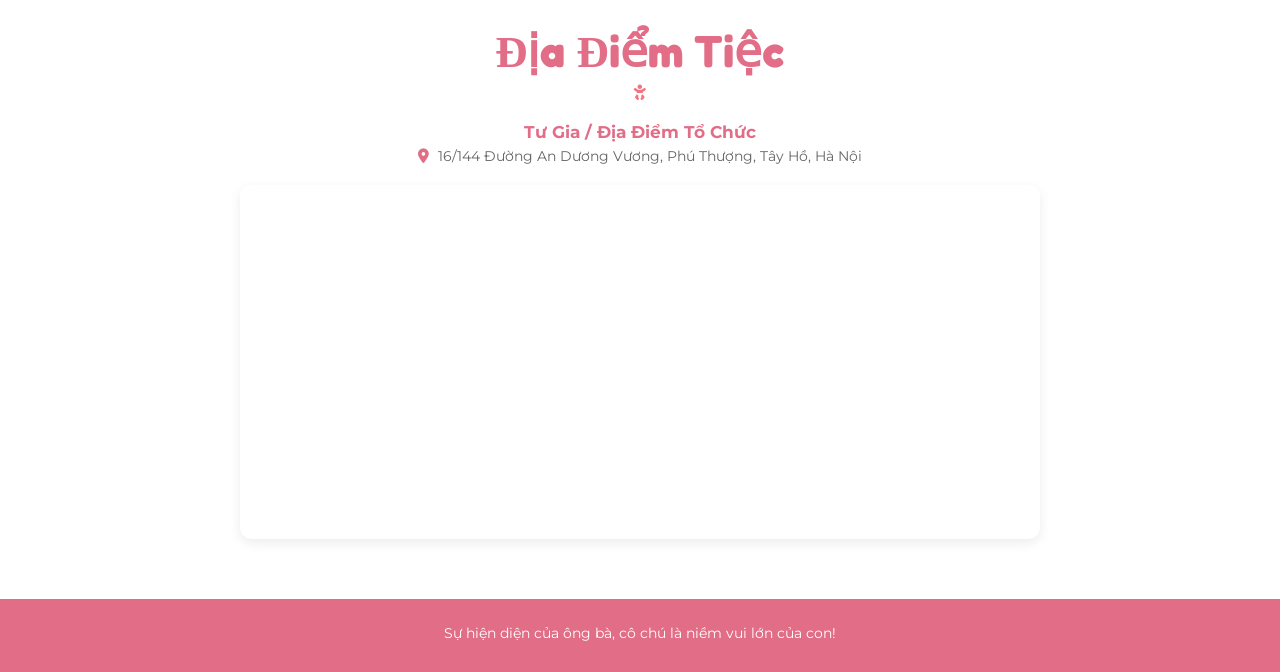
==== commit 449b2fb9: "update dia diem va thoi gian" ====
--- a/demo-01-199k/index.html
+++ b/demo-01-199k/index.html
@@ -109,7 +109,7 @@
         <!-- Footer -->
         <footer>
             <p>Sự hiện diện của ông bà, cô chú là niềm vui lớn của con!</p>
-            <p class="footer-brand">Thiệp Thôi Nôi Online - 199k</p>
+            
         </footer>
 
     </div>
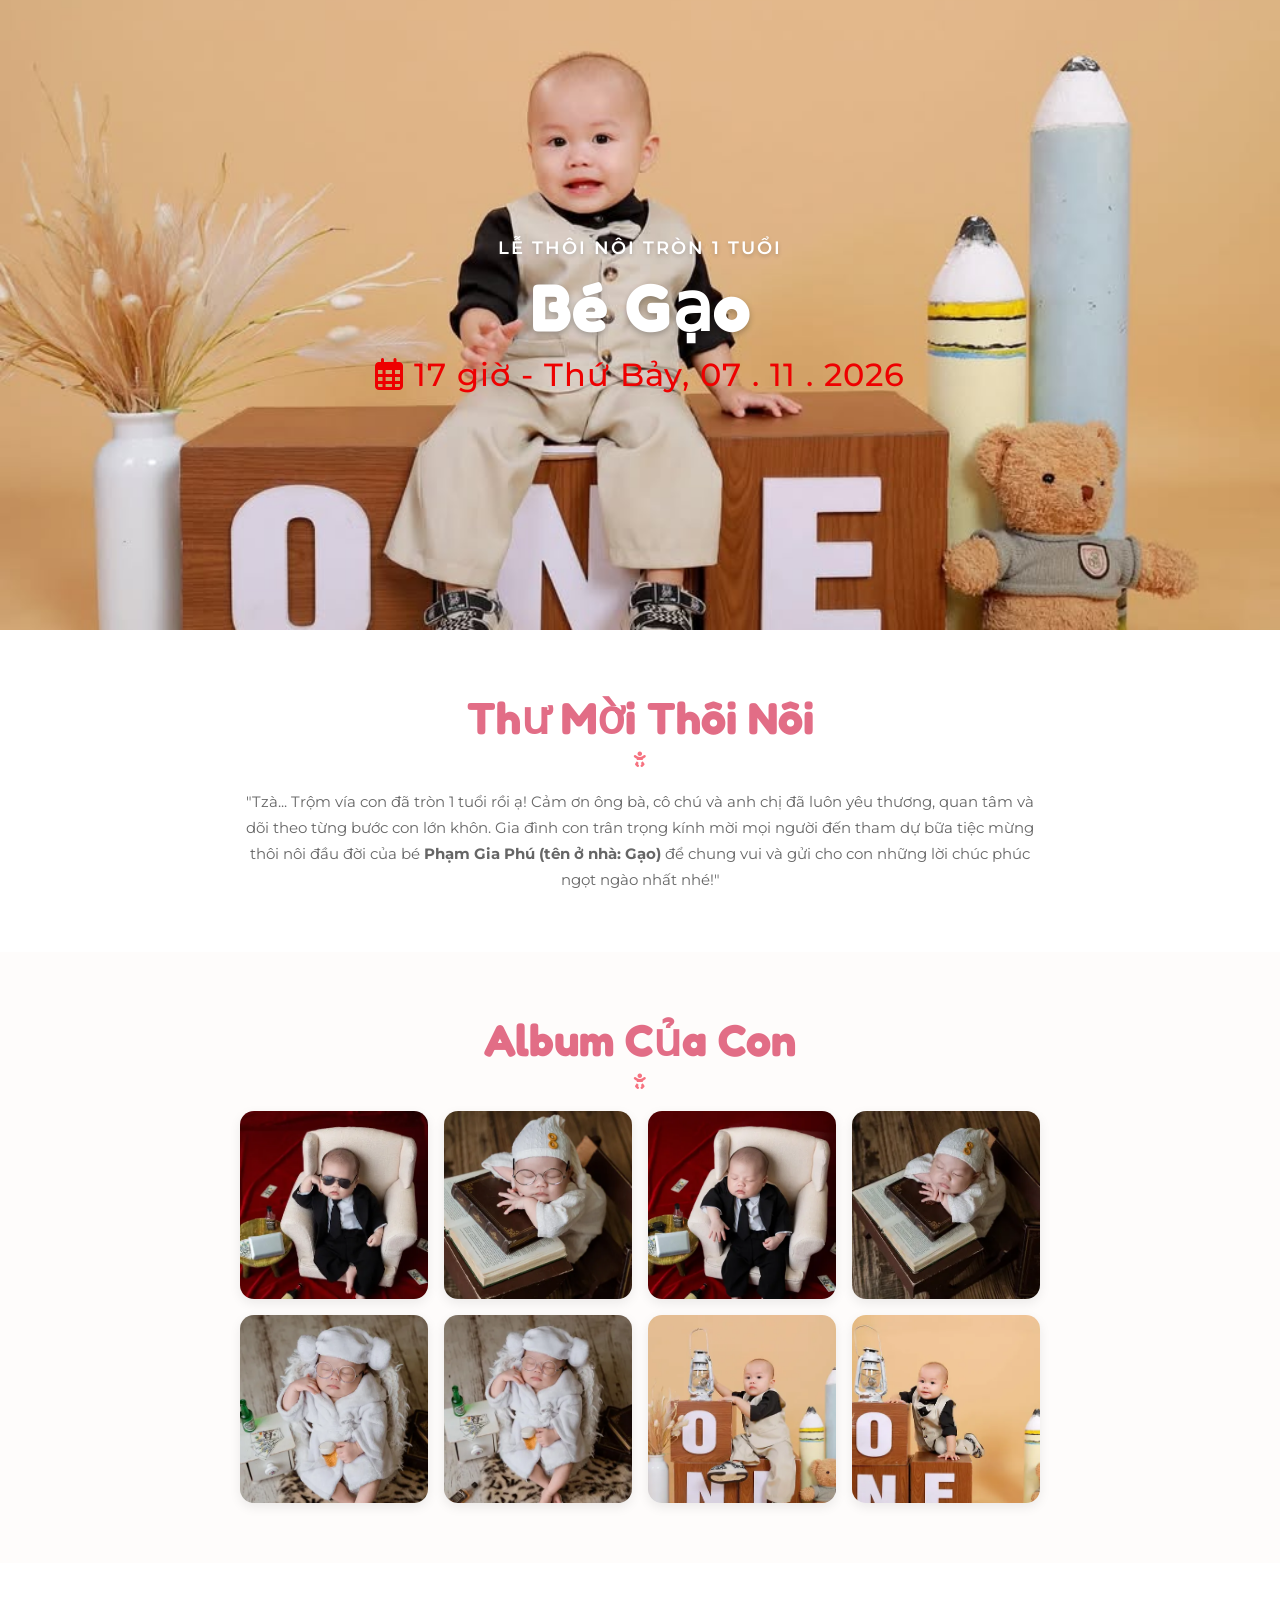
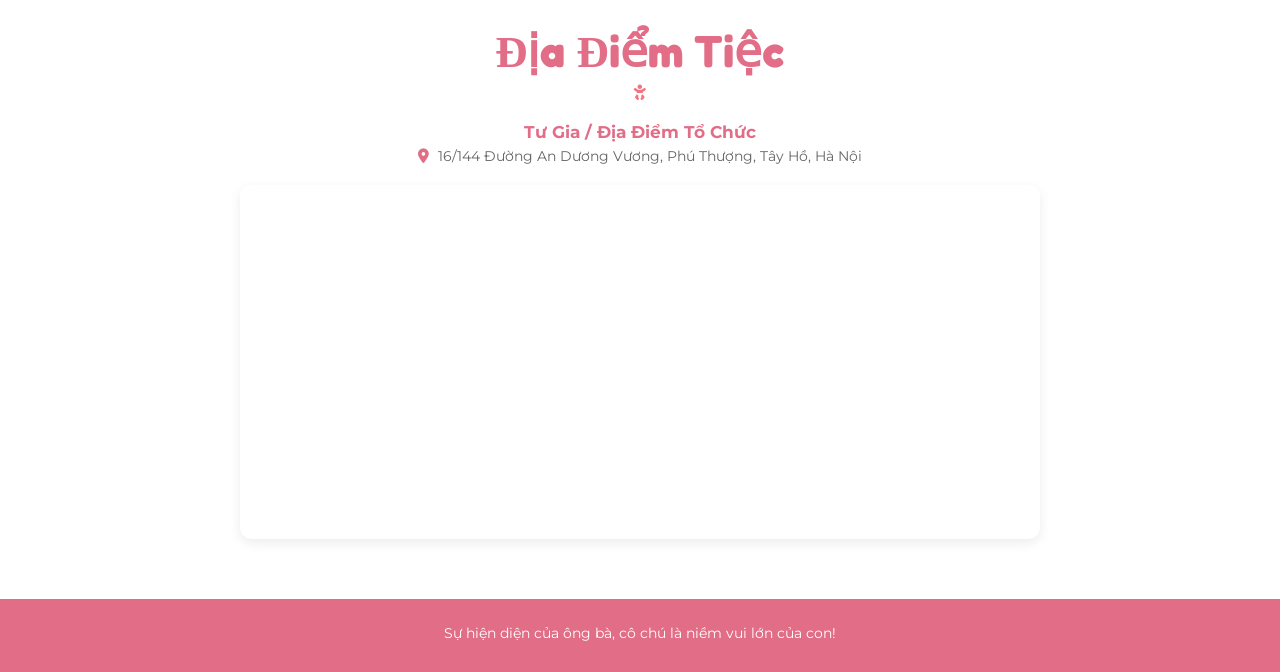
==== commit f1a5058b: "update date" ====
--- a/demo-01-199k/index.html
+++ b/demo-01-199k/index.html
@@ -21,13 +21,13 @@
 
         <!-- Header / Banner chính -->
         <header class="header-section">
-            <div class="header-overlay"></div>
-            <div class="header-text">
-                <h2>Lễ Thôi Nôi Tròn 1 Tuổi</h2>
-                <h1>Bé Gạo</h1>
-                <p class="date-tag"><i class="fa-regular fa-calendar-days"></i> Thứ Bảy, 07 . 11 . 2026</p>
-            </div>
-        </header>
+    <div class="header-overlay"></div>
+    <div class="header-text">
+        <h2>Lễ Thôi Nôi Tròn 1 Tuổi</h2>
+        <h1>Bé Gạo</h1>
+        <p class="date-tag"><i class="fa-regular fa-calendar-days"></i> 17 giờ - Thứ Bảy, 07 . 11 . 2026</p>
+    </div>
+</header>
 
         <!-- Lời nói đầu / Giới thiệu -->
         <section class="section intro-section">
--- a/demo-01-199k/styles.css
+++ b/demo-01-199k/styles.css
@@ -61,9 +61,9 @@
 }
 
 .date-tag {
-    font-size: 0.95rem;
+    font-size: 2rem;
     letter-spacing: 1px;
-    color: #fff;
+    color: #ee0000;
     font-weight: 500;
 }
 
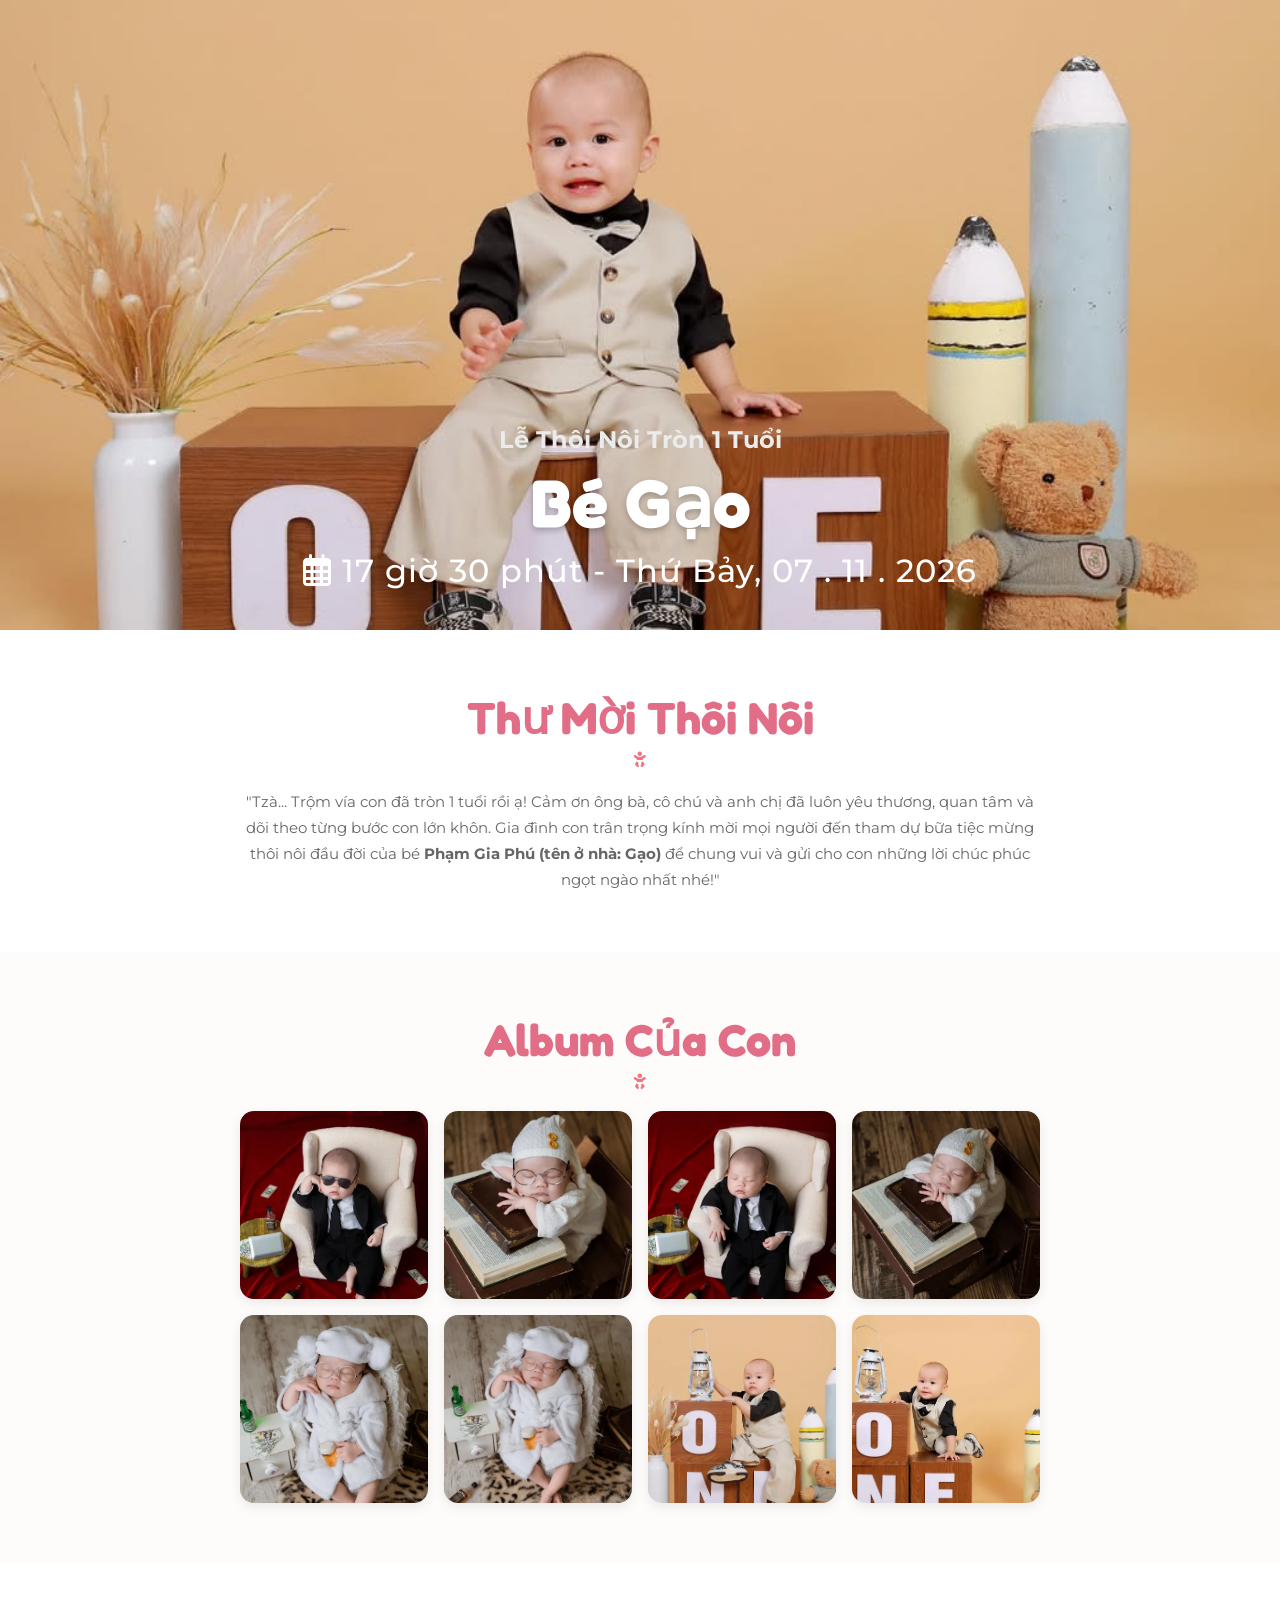
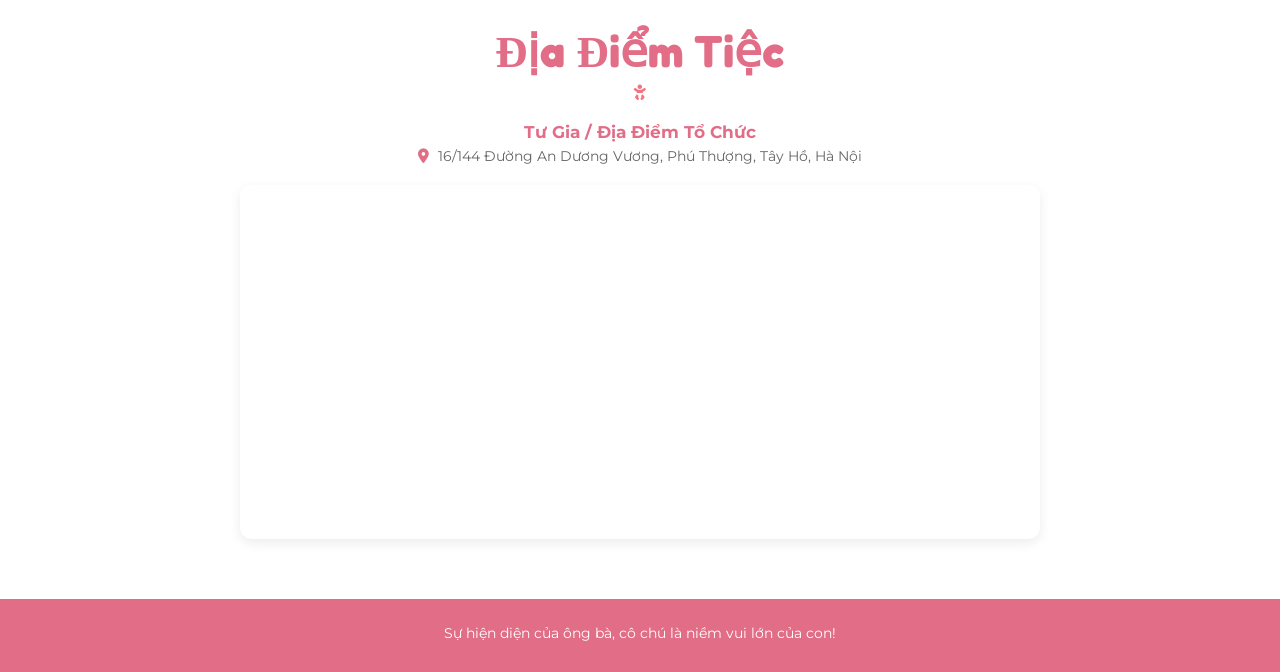
==== commit 9d4a642f: "update date" ====
--- a/demo-01-199k/index.html
+++ b/demo-01-199k/index.html
@@ -25,7 +25,7 @@
     <div class="header-text">
         <h2>Lễ Thôi Nôi Tròn 1 Tuổi</h2>
         <h1>Bé Gạo</h1>
-        <p class="date-tag"><i class="fa-regular fa-calendar-days"></i> 17 giờ - Thứ Bảy, 07 . 11 . 2026</p>
+        <p class="date-tag"><i class="fa-regular fa-calendar-days"></i> 17 giờ 30 phút - Thứ Bảy, 07 . 11 . 2026</p>
     </div>
 </header>
 
--- a/demo-01-199k/styles.css
+++ b/demo-01-199k/styles.css
@@ -25,7 +25,7 @@
     justify-content: center;
     align-items: center;
     text-align: center;
-    color: #fc8d8d;
+    color: #ecebeb;
     padding: 0 15px;
 }
 
@@ -43,13 +43,19 @@
     z-index: 1;
 }
 
-.header-text h2 {
-    font-size: 1.1rem;
-    text-transform: uppercase;
-    letter-spacing: 2px;
-    font-weight: 600;
-    color: #fff;
-    text-shadow: 0 2px 4px rgba(0,0,0,0.2);
+.header-section {
+    position: relative;
+    display: flex;
+    flex-direction: column;
+    justify-content: flex-end; /* Đẩy toàn bộ nội dung chữ xuống dưới đáy ảnh, tránh vùng mặt ở trên */
+    align-items: center;
+    padding-bottom: 40px; /* Khoảng cách chữ cách mép dưới một chút */
+}
+
+.header-text {
+    position: relative;
+    z-index: 2; /* Đảm bảo chữ nằm trên lớp overlay và ảnh */
+    text-align: center;
 }
 
 .header-text h1 {
@@ -63,7 +69,7 @@
 .date-tag {
     font-size: 2rem;
     letter-spacing: 1px;
-    color: #ee0000;
+    color: #ffffff;
     font-weight: 500;
 }
 
